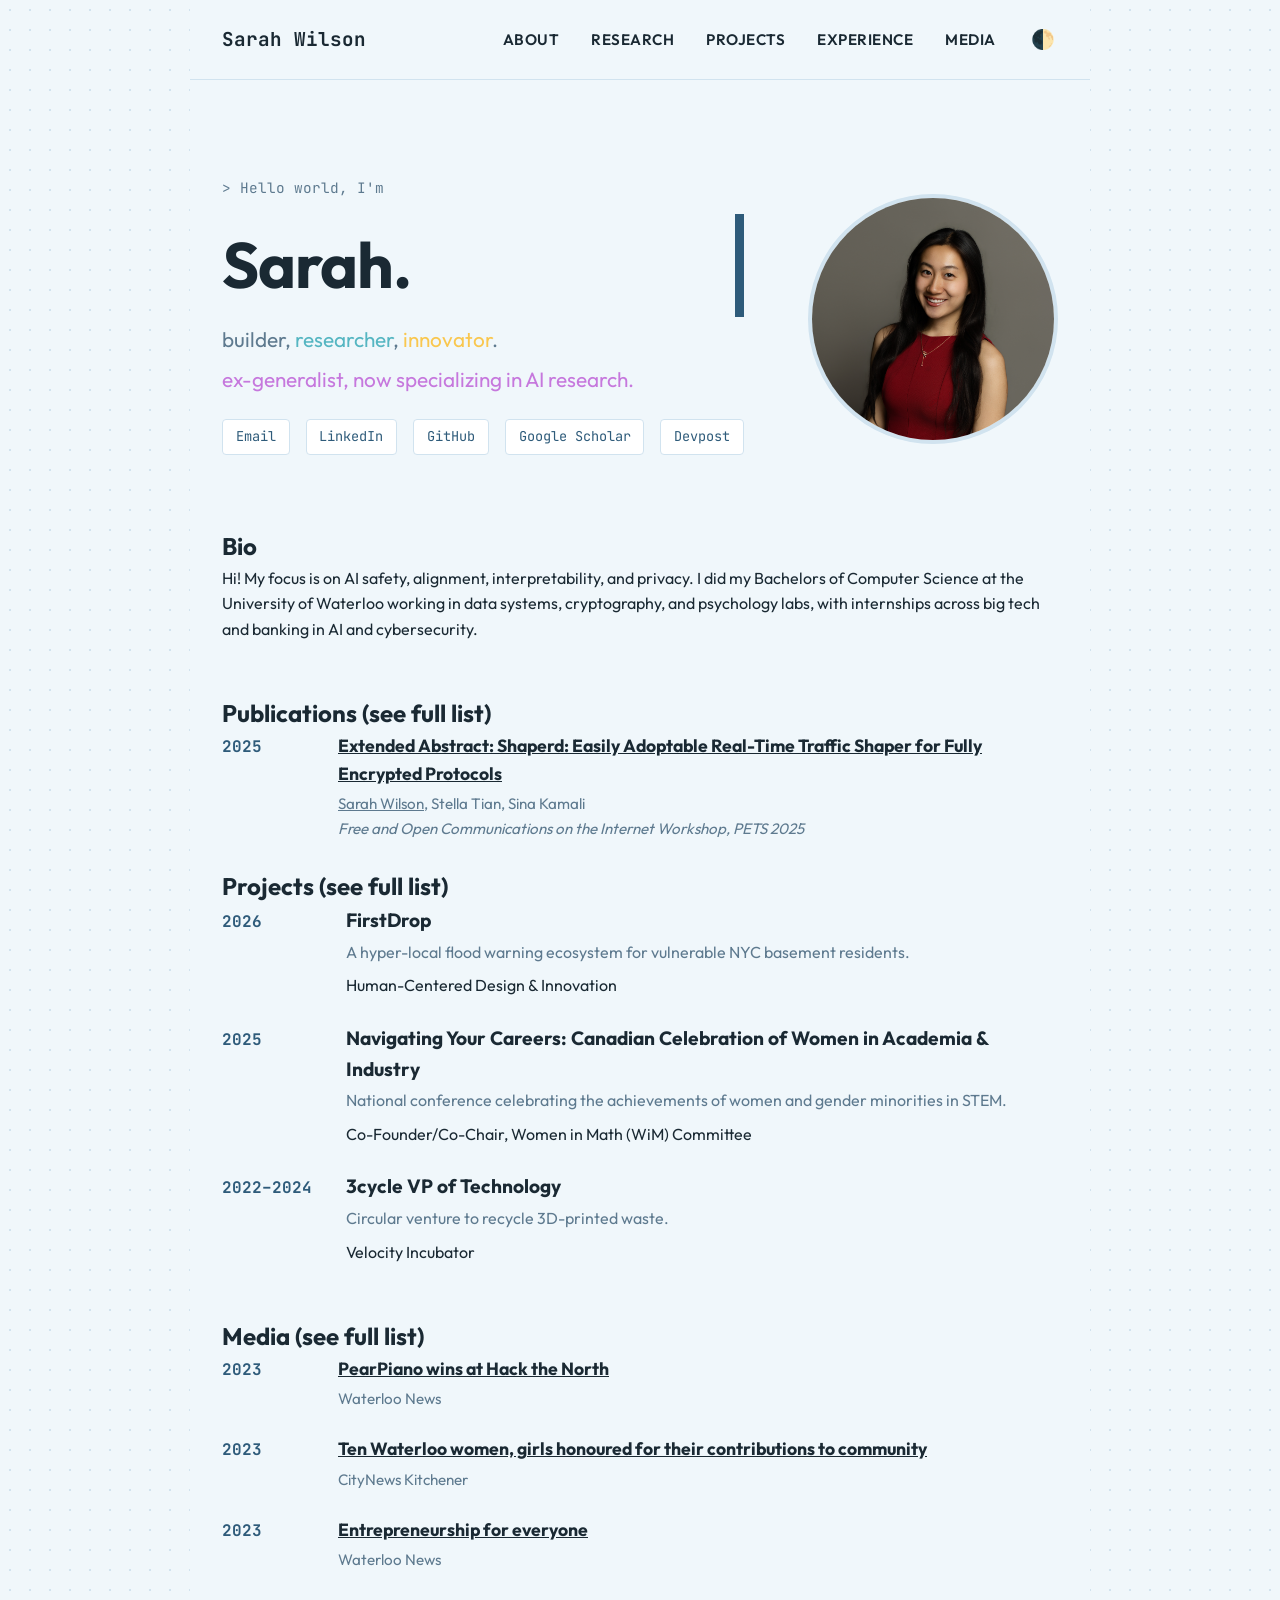
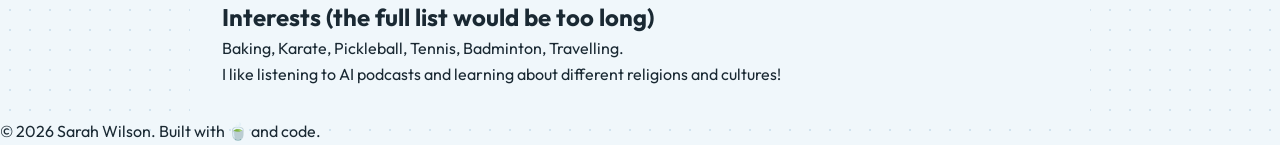
==== index.html @ 5ecb0b58 "Update Co-authored-by: Copilot <copilot@github.com>" ====
<!DOCTYPE html>
<html lang="en">
<head>
    <meta charset="UTF-8">
    <meta name="viewport" content="width=device-width, initial-scale=1.0">
    <title>Sarah Wilson | Research & Projects</title>
    <link rel="stylesheet" href="styles.css">
    <link href="https://fonts.googleapis.com/css2?family=Outfit:wght@300;400;600;700&family=JetBrains+Mono:wght@400;700&display=swap" rel="stylesheet">
</head>
<body>
    <nav class="navbar">
        <div class="nav-brand"><a href="index.html">Sarah Wilson</a></div>
        <ul class="nav-links">
            <li><a href="index.html">About</a></li>
            <li><a href="research.html">Research</a></li>
            <li><a href="projects.html">Projects</a></li>
            <li><a href="experience.html">Experience</a></li>
            <li><a href="media.html">Media</a></li>
            <li><button class="theme-toggle" id="themeToggle" aria-label="Toggle Dark Mode">🌓</button></li>
        </ul>
    </nav>

    <main class="container">
        <section class="hero section-spaced">
            <div class="hero-content">
                <div style="display: inline-block;">
                    <p class="mono-greeting typing-1" style="display: inline-block;">&gt; Hello world, I'm</p>
                </div>
                <div class="typing-container" style="display: block;">
                    <h1 class="title typing-effect-title">Sarah.</h1>
                </div>
                <p class="subtitle animated-subtitle">
                    <span class="role builder">builder</span>, 
                    <span class="role researcher">researcher</span>, 
                    <span class="role innovator">innovator</span>.
                    <br><span class="role ai-specialist">ex-generalist, now specializing in AI research.</span>
                </p>
                <div class="social-links">
                    <a href="mailto:sarahw51354@gmail.com" target="_blank" title="Email" class="social-icon">Email</a>
                    <a href="https://www.linkedin.com/in/sarah-25a25b219/" target="_blank" class="social-icon">LinkedIn</a>
                    <a href="https://github.com/sarah-wilsxn" target="_blank" class="social-icon">GitHub</a>
                    <a href="https://scholar.google.com/citations?user=PinqjxQAAAAJ&hl=en" target="_blank" class="social-icon">Google Scholar</a>
                    <a href="https://devpost.com/sarahw51354" target="_blank" class="social-icon">Devpost</a>
                </div>
            </div>
            <img src="SarahWilsonHeadshot.jpg" alt="Sarah Wilson" class="profile-pic">
        </section>
        <div class="divider"></div>

        <section class="bio-section section-spaced" id="about">
            <h2 class="section-title">Bio</h2>
            <div class="bio-content">
                <p>Hi! My focus is on AI safety, alignment, interpretability, and privacy. I did my Bachelors of Computer Science at the University of Waterloo working in data systems, cryptography, and psychology labs, with internships across big tech and banking in AI and cybersecurity.</p>
            </div>
        </section>
        <div class="divider"></div>

        <br>
        <section class="latest-news section-spaced" id="news" style="display: none;">
            <h2 class="section-title">Latest News <span class="see-all-link"><a href="media.html">(see full list)</a></span></h2>
            <ul class="publications-list" style="list-style: none; display: flex; flex-direction: column; gap: 1.5rem;">
            </ul>
        </section>

        <div class="divider"></div>

        <br>
        <section class="publications-section section-spaced" id="research">
            <h2 class="section-title">Publications <span class="see-all-link"><a href="research.html">(see full list)</a></span></h2>
            <ul class="publications-list" id="dynamic-research" id="dynamic-research" style="list-style: none; display: flex; flex-direction: column; gap: 1.5rem;">
            </ul>
        </section>

        <div class="divider"></div>
        <br>
        <section class="featured-projects section-spaced" id="projects">
            <h2 class="section-title">Projects <span class="see-all-link"><a href="projects.html">(see full list)</a></span></h2>
            <ul class="publications-list" id="dynamic-projects" id="dynamic-projects" style="list-style: none; display: flex; flex-direction: column; gap: 1.5rem;">
            </ul>
        </section>

        <div class="divider"></div>
        <br>
        
        <br>
        <section class="media-section section-spaced" id="media">
            <h2 class="section-title">Media <span class="see-all-link"><a href="media.html">(see full list)</a></span></h2>
            <ul class="publications-list" id="dynamic-media" id="dynamic-media" style="list-style: none; display: flex; flex-direction: column; gap: 1.5rem;">
            </ul>
        </section>

        <div class="divider"></div>
        <br>
        <section class="interests-section section-spaced" id="interests">
            <h2 class="section-title">Interests (the full list would be too long)</h2>
            <div class="interests-container">
                <p class="hobbies-list">Baking, Karate, Pickleball, Tennis, Badminton, Travelling.</p>
                <p class="hobbies-list">I like listening to AI podcasts and learning about different religions and cultures!</p>
            </div>
        </section>
    </main>

    <footer>
        <p>&copy; 2026 Sarah Wilson. Built with 🍵 and code.</p>
    </footer>

    <script>
        const themeToggle = document.getElementById('themeToggle');
        
        // Check for saved theme preference
        const savedTheme = localStorage.getItem('theme');
        if (savedTheme === 'dark') {
            document.body.classList.add('dark-mode');
        }
        
        themeToggle.addEventListener('click', () => {
            document.body.classList.toggle('dark-mode');
            const isDark = document.body.classList.contains('dark-mode');
            localStorage.setItem('theme', isDark ? 'dark' : 'light');
        });
    </script>

    <script>
        async function fetchAndPopulate(url, containerId, maxItems = 3, selector = ".publication-item") {
            try {
                const response = await fetch(url);
                const html = await response.text();
                const parser = new DOMParser();
                const doc = parser.parseFromString(html, "text/html");
                
                // Try the specific selector first, then fall back to generic
                let items = Array.from(doc.querySelectorAll(selector));
                if (items.length === 0) {
                    items = Array.from(doc.querySelectorAll(".publication-item"));
                }
                
                items = items.filter(item => !item.innerText.includes("Template"));
                
                const container = document.getElementById(containerId);
                if (container && items.length > 0) {
                    for (let i = 0; i < Math.min(items.length, maxItems); i++) {
                        container.appendChild(items[i].cloneNode(true));
                    }
                } else if (container) {
                    container.innerHTML = "<p style=\"color: var(--text-muted); font-size: 0.9rem;\">Coming soon.</p>";
                }
            } catch (err) {
                console.error("Error fetching " + url, err);
            }
        }
        document.addEventListener("DOMContentLoaded", () => {
            fetchAndPopulate("research.html", "dynamic-research", 3, "#publications-only .publication-item");
            fetchAndPopulate("projects.html", "dynamic-projects", 3);
            fetchAndPopulate("media.html", "dynamic-media", 3);
        });
    </script>
</body>
</html>
---- styles.css ----
:root {
    --bg-color: #f0f7fb;       /* Light blue background */
    --surface-color: #ffffff;  /* White block background */
    --text-main: #1a2933;      /* Darker slate/blue text */
    --text-muted: #5e7a8f;
    --accent: #2e5b7a;         /* Vibrant blue accent */
    --border-color: #d1e3ef;   /* Light blue border */
    --font-heading: 'Outfit', system-ui, sans-serif;
    --font-sans: 'Outfit', system-ui, sans-serif;
    --font-mono: 'JetBrains Mono', monospace;
    
    /* Animation Colors */
    --color-builder: #e07a5f;
    --color-researcher: #56b6c2;
    --color-innovator: #f9c74f; /* Bright yellow/gold */
    --color-ai: #c678dd;
}

body.dark-mode {
    --bg-color: #0f172a;
    --surface-color: #1e293b;
    --text-main: #f8fafc;
    --text-muted: #94a3b8;
    --accent: #38bdf8;
    --border-color: #334155;
}

* {
    margin: 0;
    padding: 0;
    box-sizing: border-box;
}

body {
    background-color: var(--bg-color);
    color: var(--text-main);
    font-family: var(--font-sans);
    line-height: 1.6;
    background-image: radial-gradient(var(--border-color) 1px, transparent 1px);
    background-size: 20px 20px;
}

a {
    color: var(--text-main);
    text-decoration: none;
    transition: color 0.2s ease;
}

a:hover {
    color: var(--text-muted);
}

.container {
    width: 100%;
    max-width: 900px;
    margin: 0 auto;
    padding: 2rem;
    background-color: var(--bg-color);
}

/* Navigation */
.navbar {
    width: 100%;
    display: flex;
    justify-content: space-between;
    align-items: center;
    padding: 1.5rem 2rem;
    max-width: 900px;
    margin: 0 auto;
    background-color: var(--bg-color);
    border-bottom: 1px solid var(--border-color);
}

.nav-brand {
    font-family: var(--font-mono);
    font-weight: 700;
    font-size: 1.2rem;
}

.nav-links {
    display: flex;
    gap: 2rem;
    list-style: none;
    align-items: center;
}

.theme-toggle {
    background: none;
    border: none;
    font-size: 1.2rem;
    cursor: pointer;
    color: var(--text-main);
    padding: 0.2rem;
}

.nav-links a {
    font-size: 0.95rem;
    font-weight: 600;
    text-transform: uppercase;
    letter-spacing: 0.5px;
}

/* Hero Section */
.hero {
    display: flex;
    align-items: center;
    justify-content: space-between;
    gap: 4rem;
    min-height: 40vh;
    padding: 4rem 0;
}

.mono-greeting {
    font-family: var(--font-mono);
    color: var(--text-muted);
    font-size: 0.9rem;
    margin-bottom: 0.5rem;
}

h1, h2, h3 {
    font-family: var(--font-heading);
}

.title {
    font-size: 4rem;
    font-weight: 700;
    letter-spacing: -1px;
    margin-bottom: 1rem;
    color: var(--text-main);
}

.subtitle {
    font-size: 1.3rem;
    color: var(--text-muted);
    max-width: 550px;
    line-height: 1.5;
}
    font-weight: 600;
    transition: color 0.3s ease;
}

.animated-subtitle .builder { color: var(--color-builder); }
.animated-subtitle .researcher { color: var(--color-researcher); }
.animated-subtitle .innovator { color: var(--color-innovator); }
.animated-subtitle .ai-specialist { 
    display: inline-block;
    margin-top: 0.5rem;
    color: var(--color-ai); 
}

/* Typing Effect */
.typing-container {
    display: inline-block;
    white-space: nowrap;
    overflow: hidden;
}

@keyframes typing {
    from { width: 0 }
    to { width: 100% }
}

@keyframes blink-caret {
    from, to { border-color: transparent }
    50% { border-color: var(--accent); }
}

.typing-1 {
    overflow: hidden;
    white-space: nowrap;
    border-right: 0.15em solid transparent;
    animation: 
        typing 1.5s steps(20, end) forwards,
        blink-caret .75s step-end 2; /* Blink a few times then stop */
    width: 100%;
}

.typing-effect-title {
    overflow: hidden;
    white-space: nowrap;
    border-right: 0.15em solid var(--accent);
    margin: 0;
    padding-right: 0.1em;
    width: 0;
    width: max-content;
    display: inline-block;
    animation: 
        typing 1.5s steps(20, end) 1.5s forwards,
        blink-caret .75s step-end infinite;
}

/* Social Links */
.social-links {
    display: flex;
    flex-wrap: nowrap;
    gap: 1rem;
    margin-top: 1.5rem;
    overflow-x: auto;
    padding-bottom: 0.5rem;
}

.social-icon {
    font-family: var(--font-mono);
    font-size: 0.85rem;
    color: var(--accent);
    border: 1px solid var(--border-color);
    padding: 0.4rem 0.8rem;
    border-radius: 4px;
    background: #fff;
    transition: all 0.2s ease;
    white-space: nowrap;
}

.social-icon:hover {
    background: var(--accent);
    color: #fff;
    border-color: var(--accent);
}

/* Profile Picture */
.profile-pic {
    width: 250px;
    height: 250px;
    border-radius: 50%;
    object-fit: cover;
    border: 4px solid var(--border-color);
    box-shadow: 0 10px 20px rgba(0,0,0,0.05

.mono-text {
    font-family: var(--font-mono);
    font-size: 0.8rem;
    color: var(--text-muted);
}

.divider {
    height: 1px;
    background-color: var(--border-color);
    margin: 2rem 0;
}

.section-title {
    font-family: var(--font-mono);
    font-size: 1.1rem;
    text-transform: uppercase;
    letter-spacing: 1px;
    margin-bottom: 3.5rem;
    color: var(--text-main);
}

.section-spaced {
    padding: 7rem 0;
}

/* Latest News */
.news-item {
    display: flex;
    gap: 2rem;
    padding: 1.5rem;
    background: var(--surface-color);
    border: 1px solid var(--border-color);
    border-radius: 8px;
    box-shadow: 0 4px 6px rgba(0,0,0,0.02);
    align-items: center;
}

.news-date {
    font-family: var(--font-mono);
    font-size: 0.9rem;
    color: var(--accent);
    min-width: 100px;
    font-weight: bold;
}

.news-content p {
    margin: 0;
    color: var(--text-main);
    font-size: 1.05rem;
}

.highlight-link {
    color: var(--color-ai);
    font-weight: 600;
    text-decoration: underline;
}

.highlight-link:hover {
    color: var(--color-builder);
}

/* Projects */
.project-card {
    display: block;
    border: 1px solid var(--border-color);
    padding: 2.5rem;
    background-color: var(--surface-color);
    border-radius: 4px;
    transition: transform 0.2s, box-shadow 0.2s;
}

.project-card:hover {
    transform: translateY(-2px);
    box-shadow: 4px 4px 0px var(--border-color);
}

.project-card-header {
    display: flex;
    justify-content: space-between;
    align-items: center;
    margin-bottom: 1rem;
}

.project-card-header h3 {
    font-size: 1.3rem;
}

.badge {
    font-family: var(--font-mono);
    font-size: 0.75rem;
    background: #eee;
    padding: 0.2rem 0.6rem;
    border-radius: 20px;
}

/* Case Study / Project Page */
.case-study h1 {
    font-size: 3rem;
    margin-bottom: 0.5rem;
}

.project-meta {
    display: flex;
    gap: 2rem;
    margin: 2rem 0;
    padding: 1.5rem;
    background: #fff;
    border: 1px solid var(--border-color);
    font-family: var(--font-mono);
    font-size: 0.9rem;
}

.meta-column strong {
    display: block;
    color: var(--text-muted);
    font-size: 0.75rem;
    text-transform: uppercase;
    margin-bottom: 0.2rem;
}

.content-block {
    margin-bottom: 3rem;
}

.content-block h2 {
    font-family: var(--font-mono);
    font-size: 1.2rem;
    margin-bottom: 1rem;
    border-bottom: 1px solid var(--border-color);
    padding-bottom: 0.5rem;
}

.content-block p {
    margin-bottom: 1.5rem;
    color: #444;
}

footer {
    width: 100%;
    max-width: 900px;
    margin: 0 auto;
    text-align: right;
    padding: 2rem 3rem;
    font-family: 'Outfit', sans-serif;
    font-weight: 300;
    font-size: 0.8rem;
    color: var(--text-muted);
}


.see-all-link {
    font-size: 0.8rem;
    font-family: var(--font-mono);
    text-transform: none;
    letter-spacing: 0;
    margin-left: 0.8rem;
    color: var(--text-muted);
}
.see-all-link a {
    text-decoration: none;
    transition: color 0.2s;
}
.see-all-link a:hover {
    color: var(--accent);
}
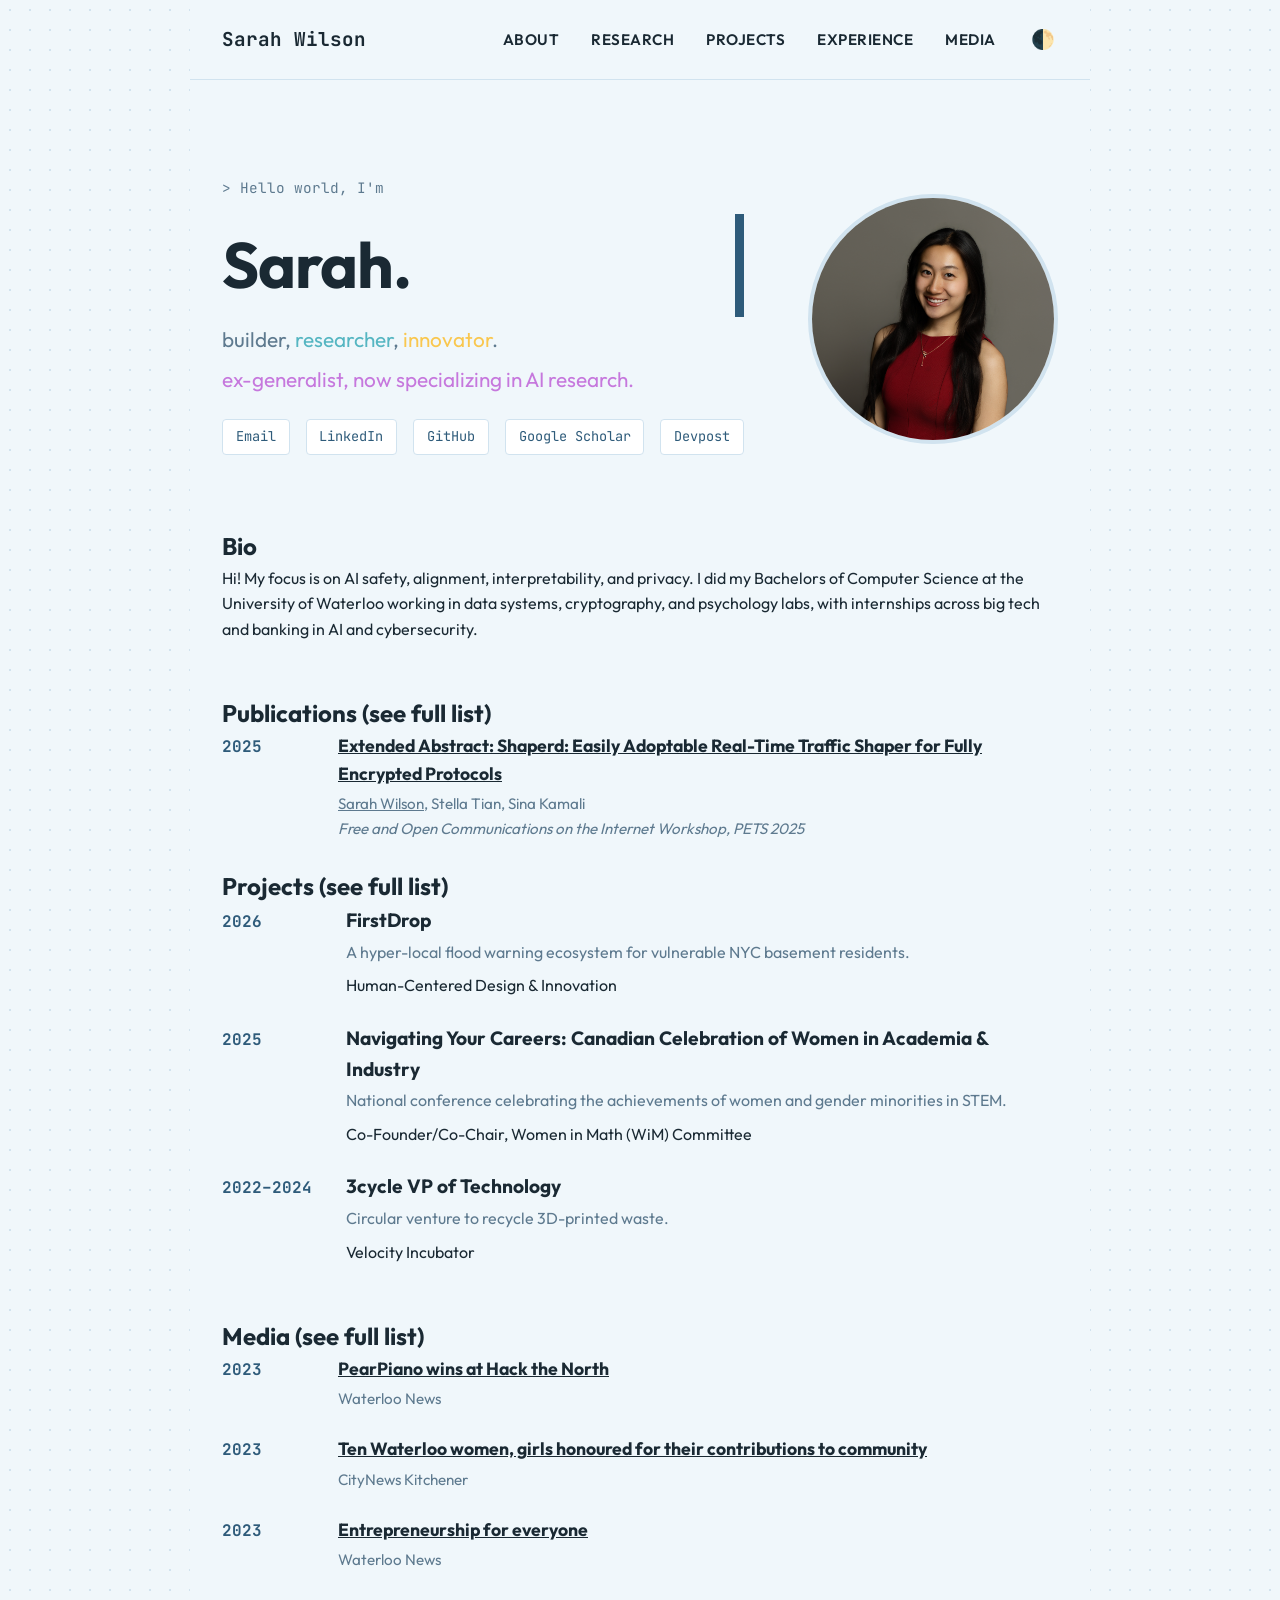
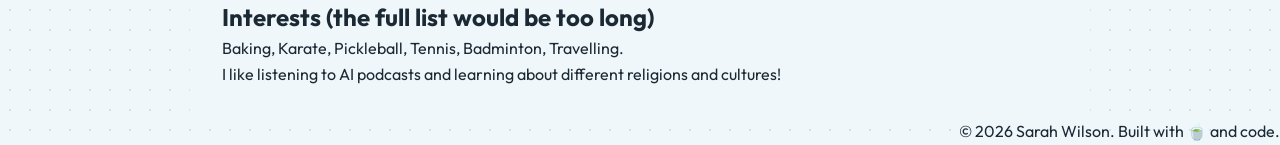
==== commit 2096a54d: "Update" ====
--- a/index.html
+++ b/index.html
@@ -101,7 +101,9 @@
     </main>
 
     <footer>
-        <p>&copy; 2026 Sarah Wilson. Built with 🍵 and code.</p>
+        <div align="right">
+            <p>&copy; 2026 Sarah Wilson. Built with 🍵 and code.</p>
+        </div>
     </footer>
 
     <script>
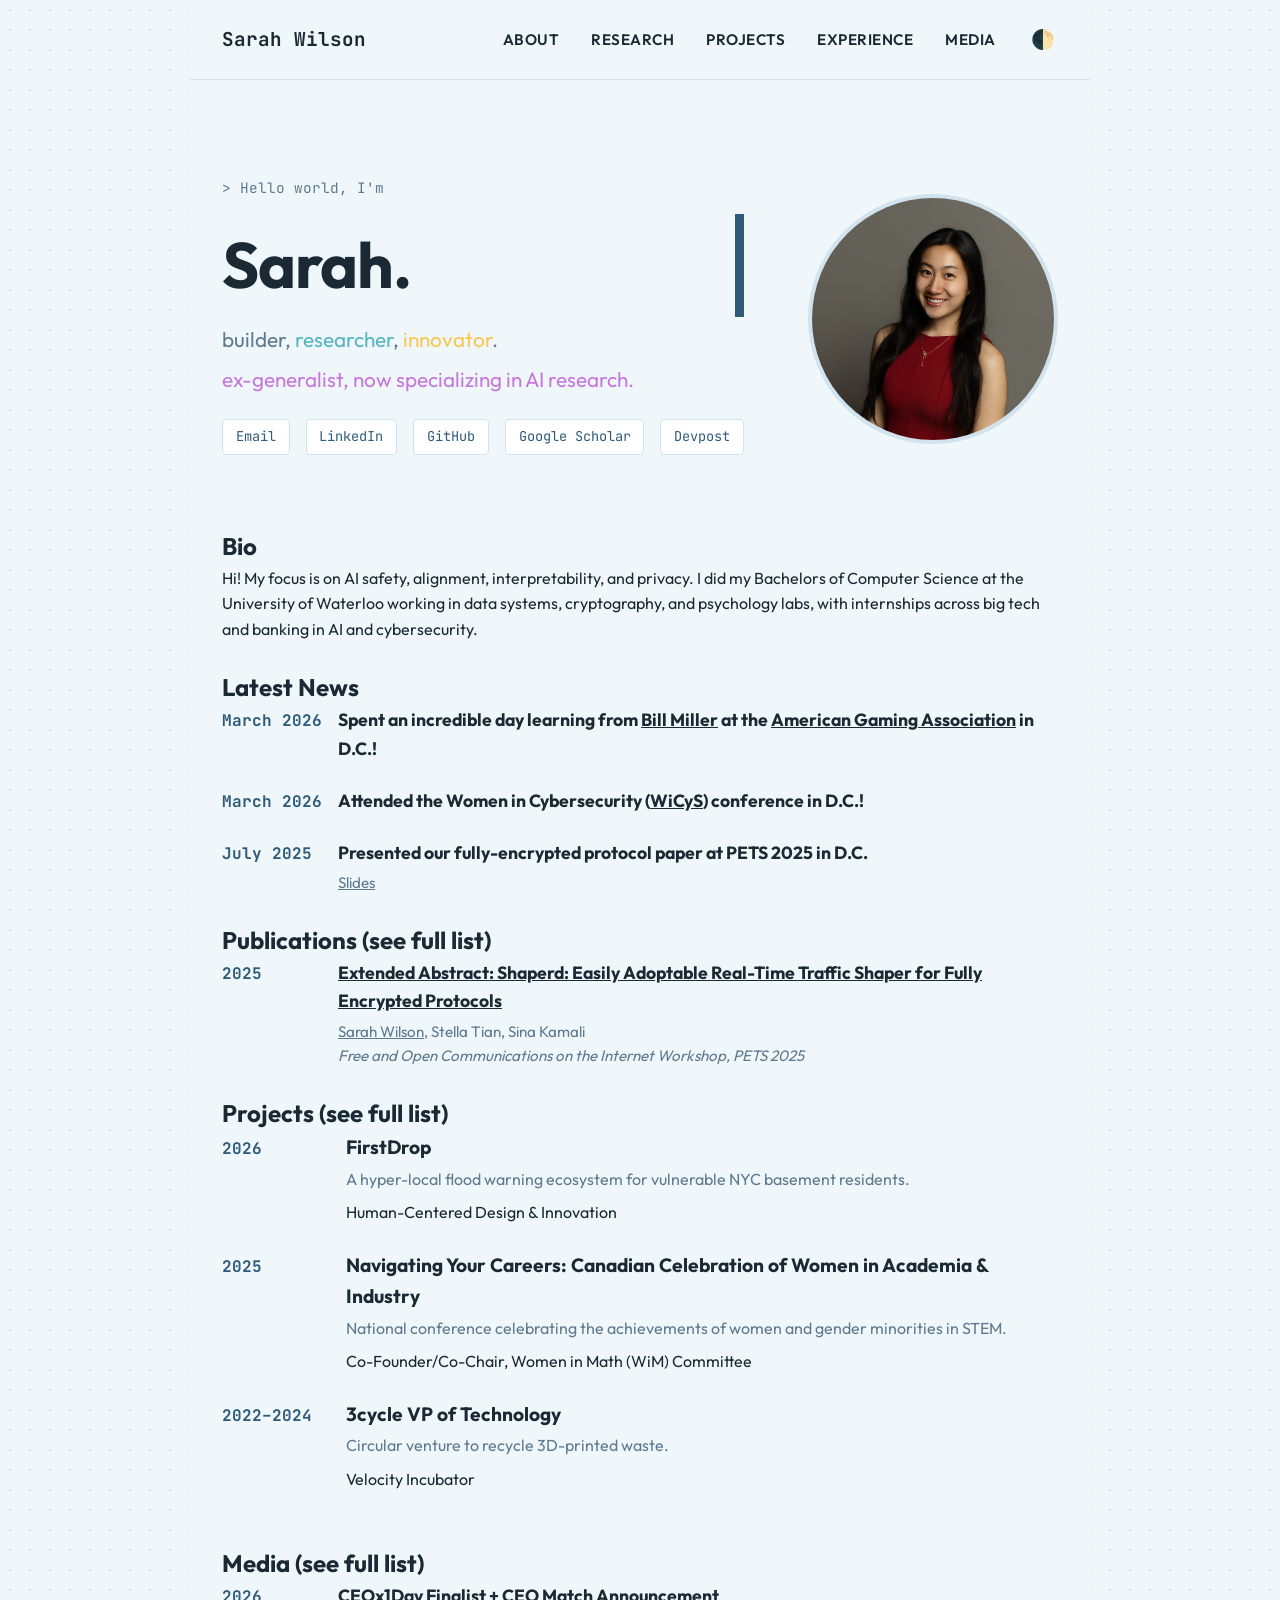
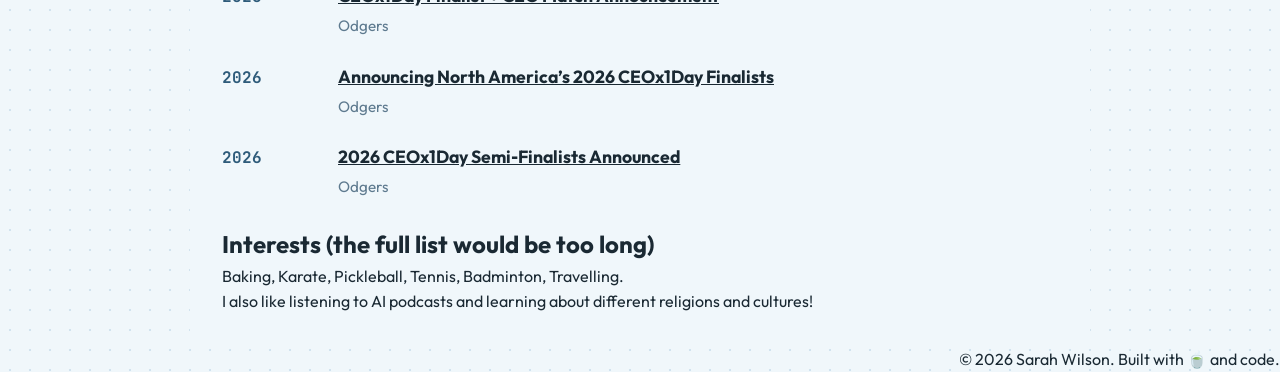
==== commit 8aac5e1a: "Update Co-authored-by: Copilot <copilot@github.com>" ====
--- a/index.html
+++ b/index.html
@@ -56,9 +56,31 @@
         <div class="divider"></div>
 
         <br>
-        <section class="latest-news section-spaced" id="news" style="display: none;">
-            <h2 class="section-title">Latest News <span class="see-all-link"><a href="media.html">(see full list)</a></span></h2>
+        <section class="latest-news section-spaced" id="news">
+            <h2 class="section-title">Latest News <span class="see-all-link"><a href="media.html"></a></span></h2>
             <ul class="publications-list" style="list-style: none; display: flex; flex-direction: column; gap: 1.5rem;">
+                
+                <li class="publication-item" style="display: flex; gap: 1rem; align-items: baseline;">
+                    <span style="font-family: var(--font-mono); color: var(--accent); font-weight: bold; min-width: 100px;">March 2026</span>
+                    <div>
+                        <strong style="color: var(--text-main); font-size: 1.1rem; display: block;">Spent an incredible day learning from <a href="https://www.americangaming.org/staff/bill-miller/" target="_blank" rel="noreferrer" style="color: inherit; text-decoration: underline;">Bill Miller</a> at the <a href="https://www.americangaming.org/" target="_blank" rel="noreferrer" style="color: inherit; text-decoration: underline;">American Gaming Association</a> in D.C.!</strong>
+                    </div>
+                </li>
+
+                <li class="publication-item" style="display: flex; gap: 1rem; align-items: baseline;">
+                    <span style="font-family: var(--font-mono); color: var(--accent); font-weight: bold; min-width: 100px;">March 2026</span>
+                    <div>
+                        <strong style="color: var(--text-main); font-size: 1.1rem; display: block;">Attended the Women in Cybersecurity (<a href="https://www.wicys.org/events/wicys-2026/" target="_blank" rel="noreferrer" style="color: inherit; text-decoration: underline;">WiCyS</a>) conference in D.C.!</strong>
+                    </div>
+                </li>
+
+                <li class="publication-item" style="display: flex; gap: 1rem; align-items: baseline;">
+                    <span style="font-family: var(--font-mono); color: var(--accent); font-weight: bold; min-width: 100px;">July 2025</span>
+                    <div>
+                        <strong style="color: var(--text-main); font-size: 1.1rem; display: block;">Presented our fully-encrypted protocol paper at PETS 2025 in D.C.</strong>
+                        <span style="color: var(--text-muted); font-size: 0.95rem; display: block; margin-top: 0.25rem;"><a href="https://docs.google.com/presentation/d/1czgn497IBLTi4ldufBlz9uNU9tv2Fu-jx-TUZOeVCFY/edit?slide=id.g2558abb5fb3_0_0#slide=id.g2558abb5fb3_0_0" target="_blank" rel="noreferrer" style="color: inherit; text-decoration: underline;">Slides</a></span>
+                    </div>
+                </li>
             </ul>
         </section>
 
@@ -95,7 +117,7 @@
             <h2 class="section-title">Interests (the full list would be too long)</h2>
             <div class="interests-container">
                 <p class="hobbies-list">Baking, Karate, Pickleball, Tennis, Badminton, Travelling.</p>
-                <p class="hobbies-list">I like listening to AI podcasts and learning about different religions and cultures!</p>
+                <p class="hobbies-list">I also like listening to AI podcasts and learning about different religions and cultures!</p>
             </div>
         </section>
     </main>
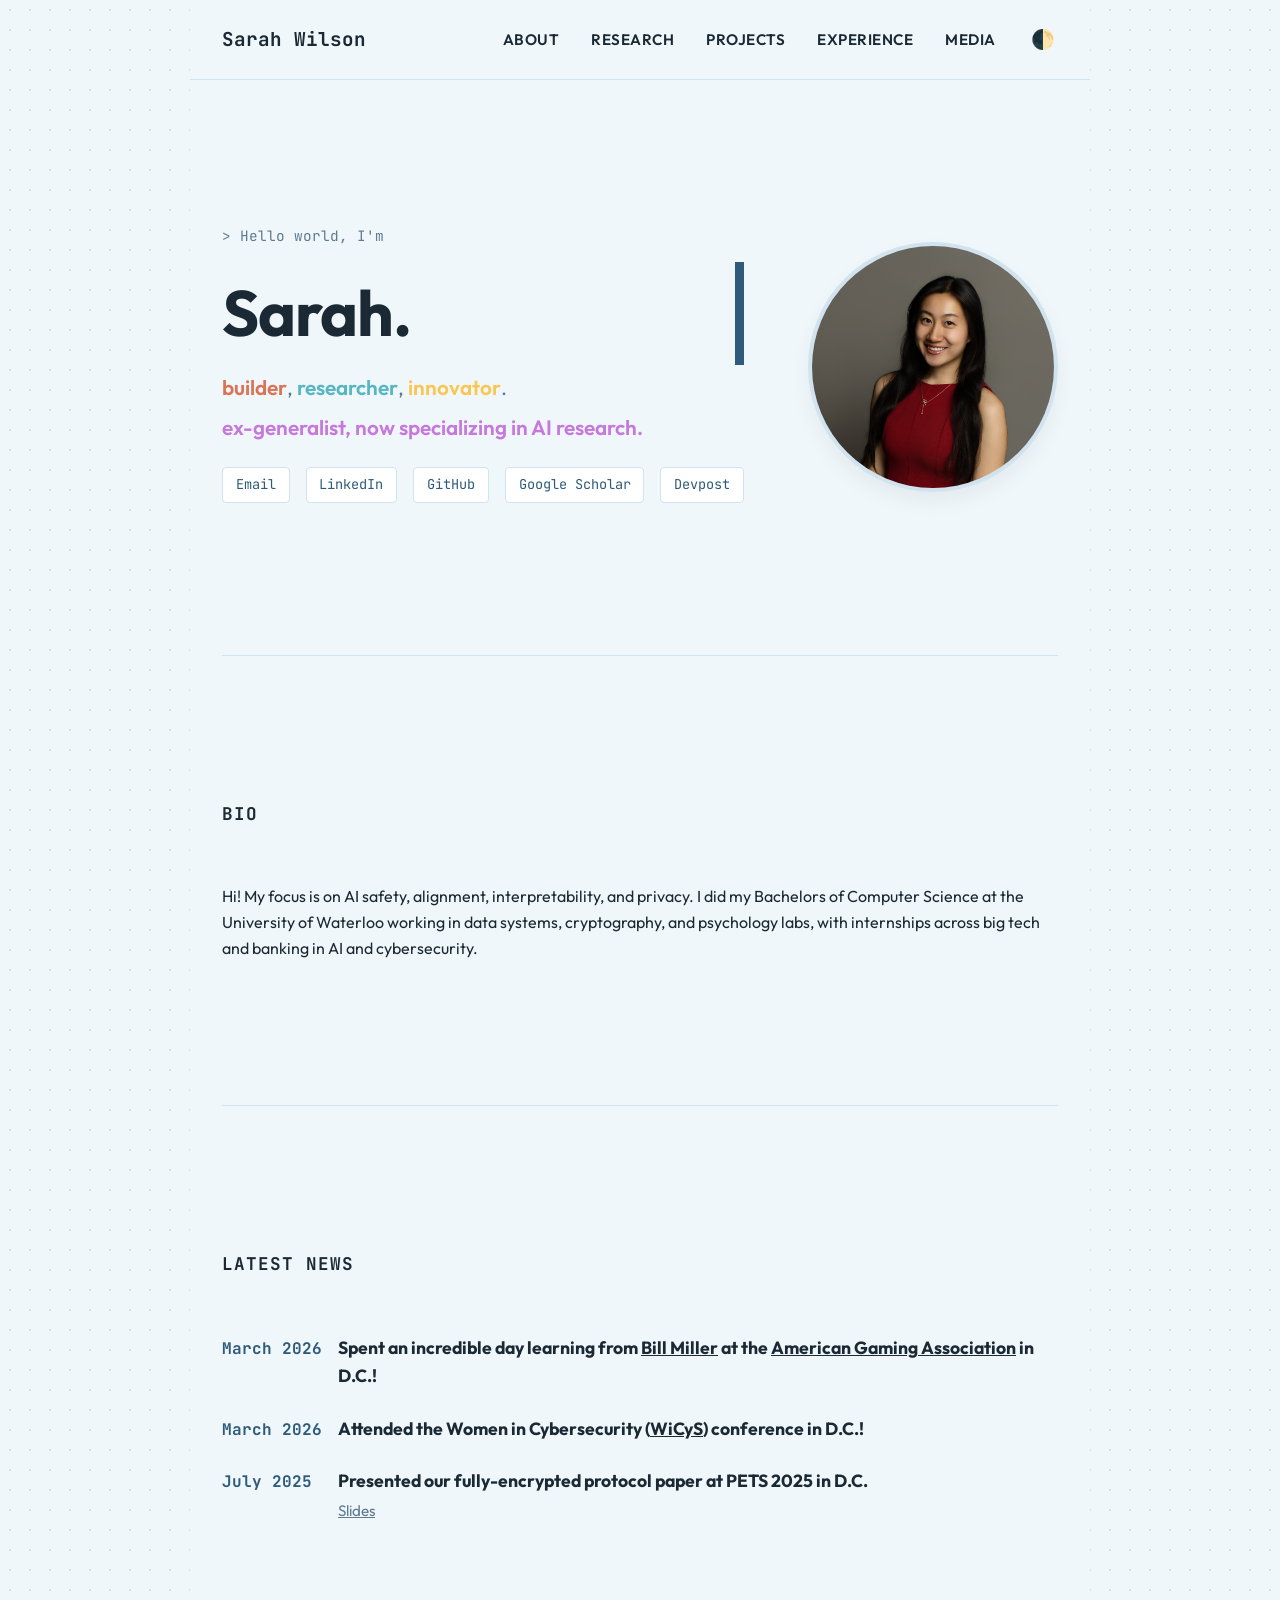
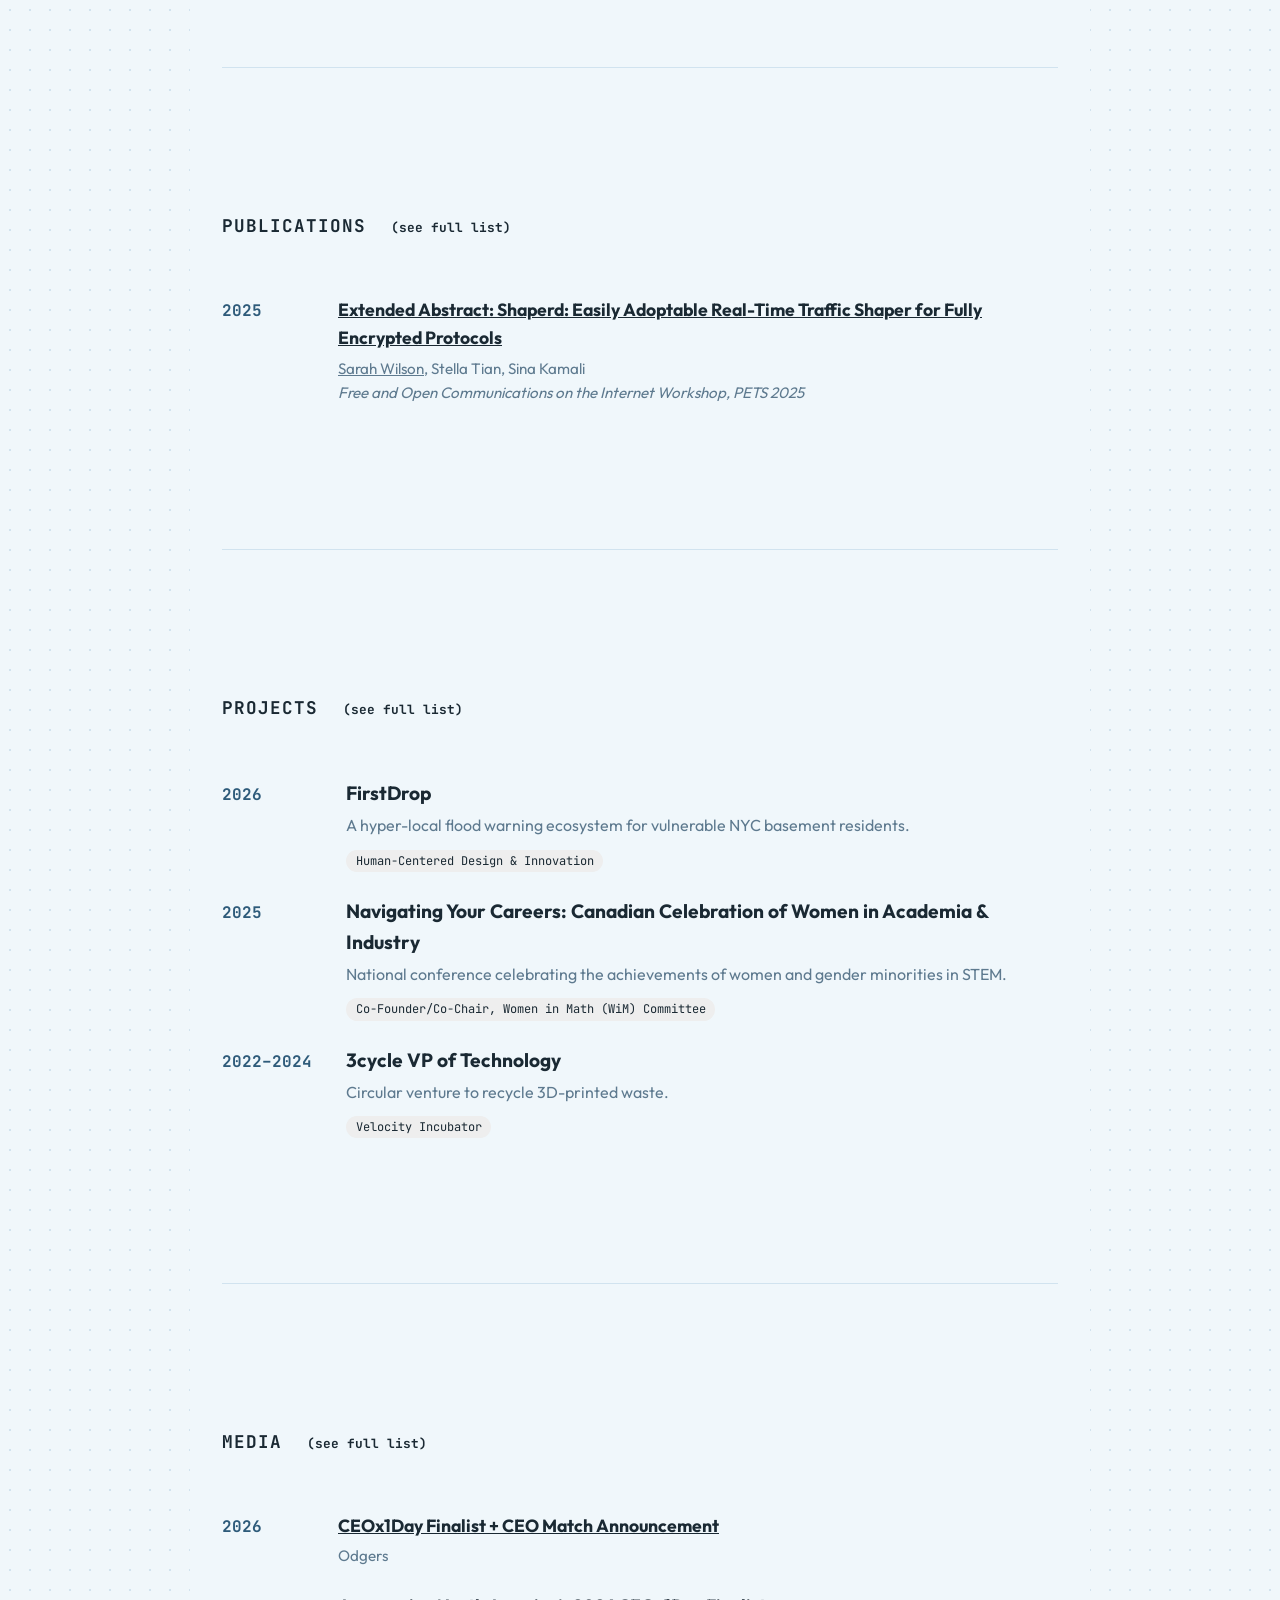
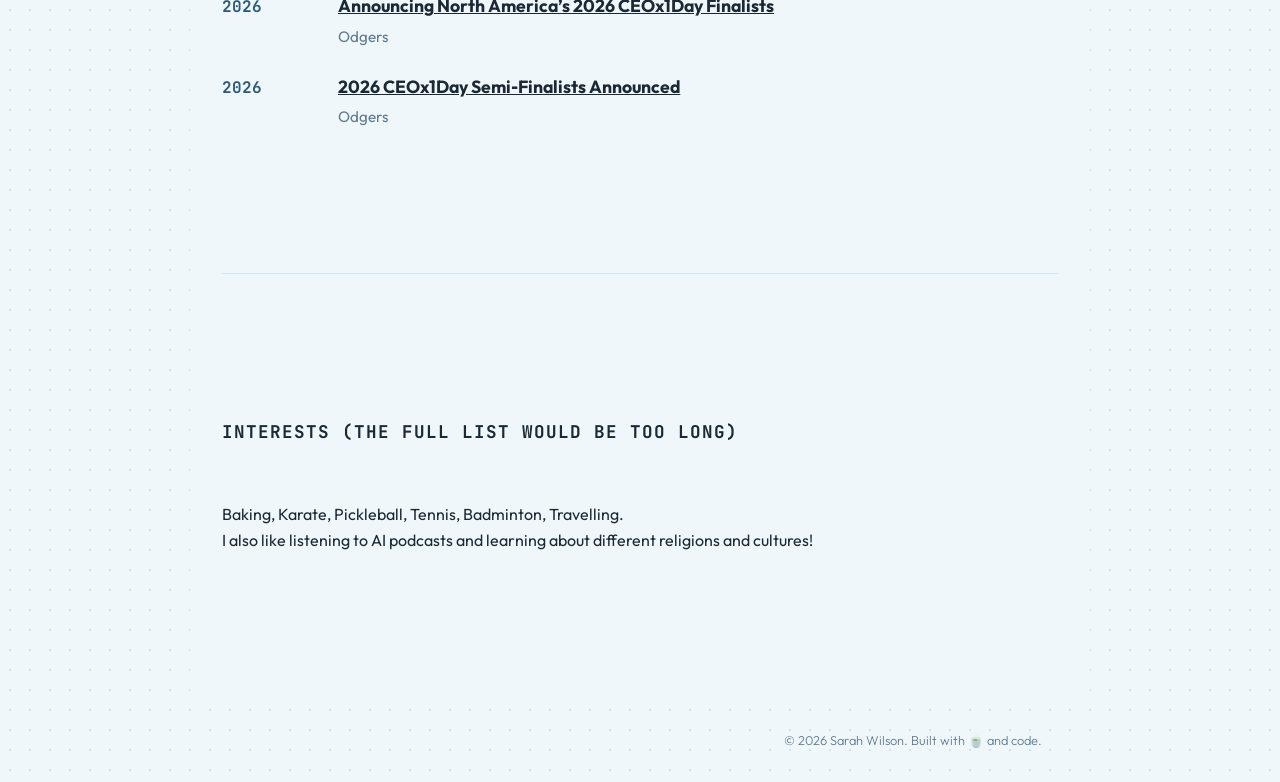
==== commit df397134: "Update Co-authored-by: Copilot <copilot@github.com>" ====
--- a/index.html
+++ b/index.html
@@ -55,7 +55,7 @@
         </section>
         <div class="divider"></div>
 
-        <br>
+        
         <section class="latest-news section-spaced" id="news">
             <h2 class="section-title">Latest News <span class="see-all-link"><a href="media.html"></a></span></h2>
             <ul class="publications-list" style="list-style: none; display: flex; flex-direction: column; gap: 1.5rem;">
@@ -86,7 +86,7 @@
 
         <div class="divider"></div>
 
-        <br>
+       
         <section class="publications-section section-spaced" id="research">
             <h2 class="section-title">Publications <span class="see-all-link"><a href="research.html">(see full list)</a></span></h2>
             <ul class="publications-list" id="dynamic-research" id="dynamic-research" style="list-style: none; display: flex; flex-direction: column; gap: 1.5rem;">
@@ -94,7 +94,6 @@
         </section>
 
         <div class="divider"></div>
-        <br>
         <section class="featured-projects section-spaced" id="projects">
             <h2 class="section-title">Projects <span class="see-all-link"><a href="projects.html">(see full list)</a></span></h2>
             <ul class="publications-list" id="dynamic-projects" id="dynamic-projects" style="list-style: none; display: flex; flex-direction: column; gap: 1.5rem;">
@@ -102,9 +101,6 @@
         </section>
 
         <div class="divider"></div>
-        <br>
-        
-        <br>
         <section class="media-section section-spaced" id="media">
             <h2 class="section-title">Media <span class="see-all-link"><a href="media.html">(see full list)</a></span></h2>
             <ul class="publications-list" id="dynamic-media" id="dynamic-media" style="list-style: none; display: flex; flex-direction: column; gap: 1.5rem;">
@@ -112,7 +108,6 @@
         </section>
 
         <div class="divider"></div>
-        <br>
         <section class="interests-section section-spaced" id="interests">
             <h2 class="section-title">Interests (the full list would be too long)</h2>
             <div class="interests-container">
--- a/styles.css
+++ b/styles.css
@@ -10,7 +10,7 @@
     --font-mono: 'JetBrains Mono', monospace;
     
     /* Animation Colors */
-    --color-builder: #e07a5f;
+    --color-builder: #db7356;
     --color-researcher: #56b6c2;
     --color-innovator: #f9c74f; /* Bright yellow/gold */
     --color-ai: #c678dd;
@@ -135,6 +135,8 @@
     max-width: 550px;
     line-height: 1.5;
 }
+
+.animated-subtitle .role {
     font-weight: 600;
     transition: color 0.3s ease;
 }
@@ -224,7 +226,8 @@
     border-radius: 50%;
     object-fit: cover;
     border: 4px solid var(--border-color);
-    box-shadow: 0 10px 20px rgba(0,0,0,0.05
+    box-shadow: 0 10px 20px rgba(0,0,0,0.05);
+}
 
 .mono-text {
     font-family: var(--font-mono);
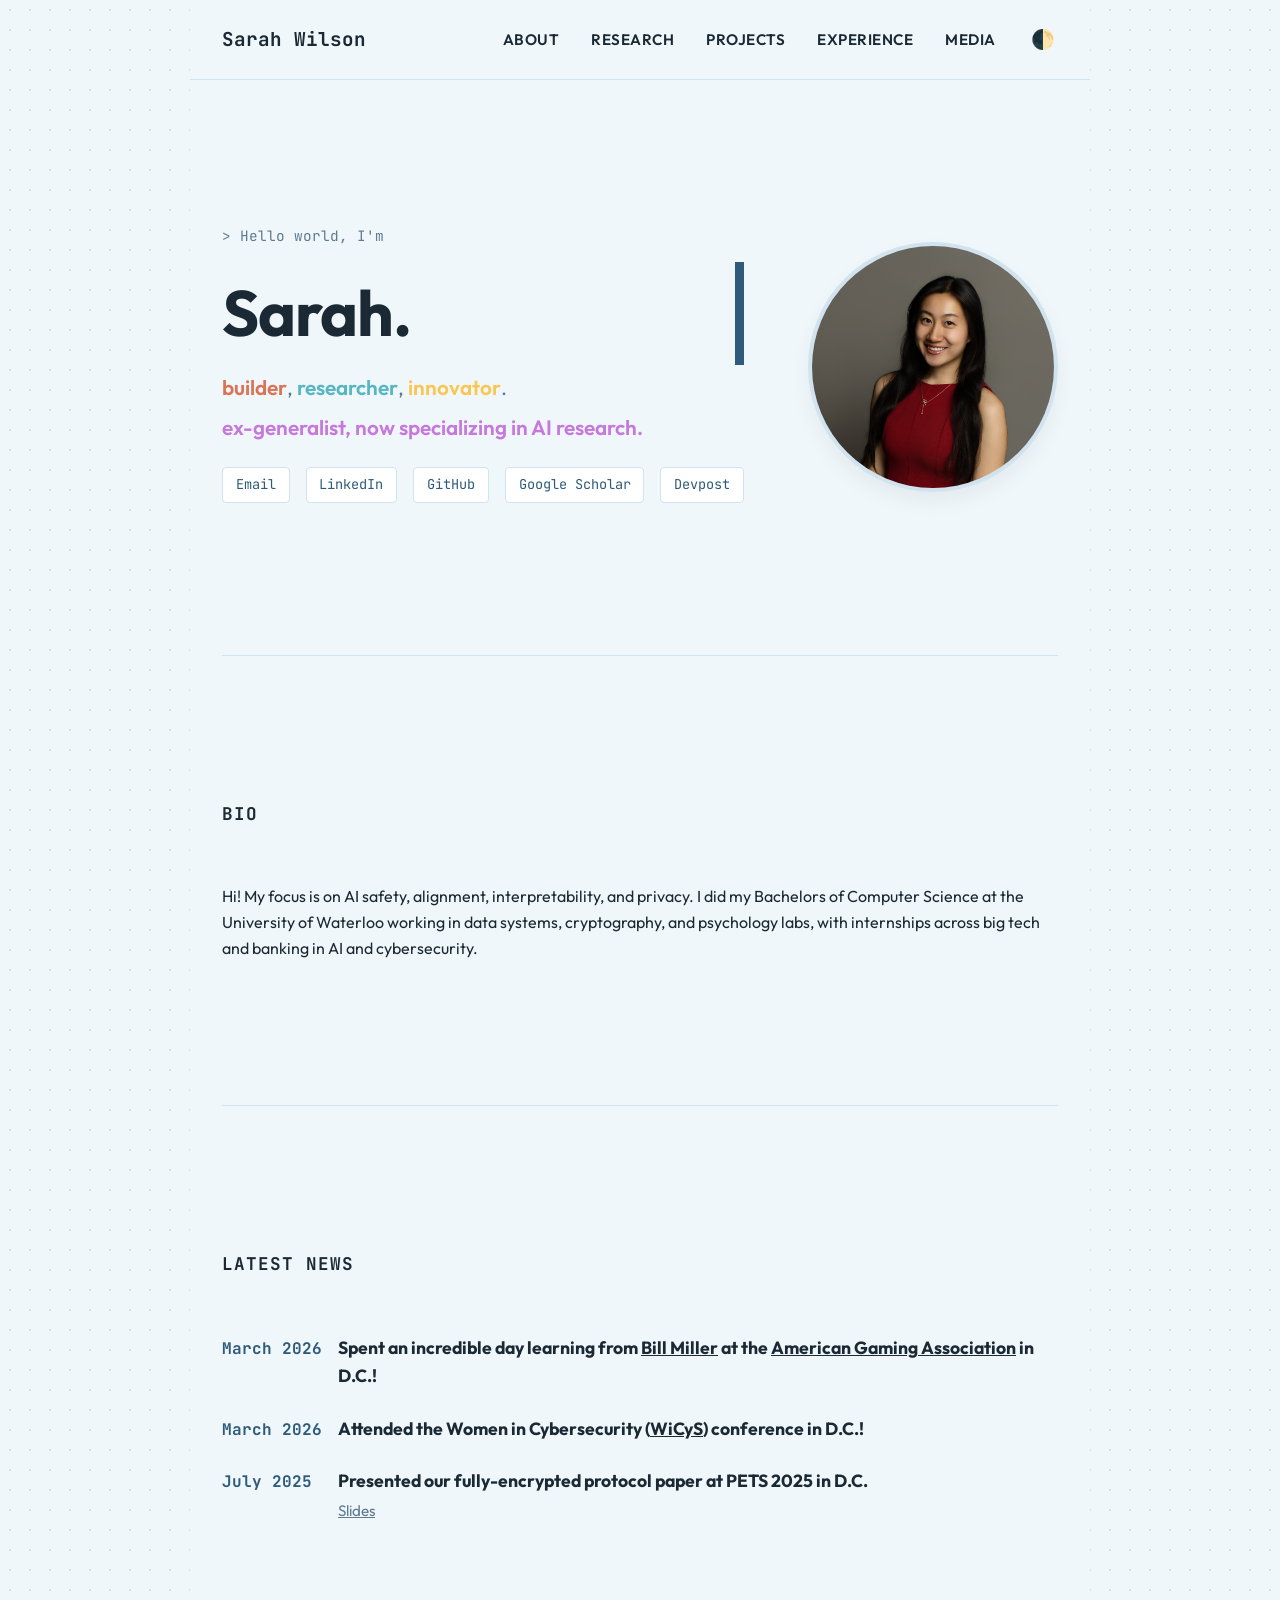
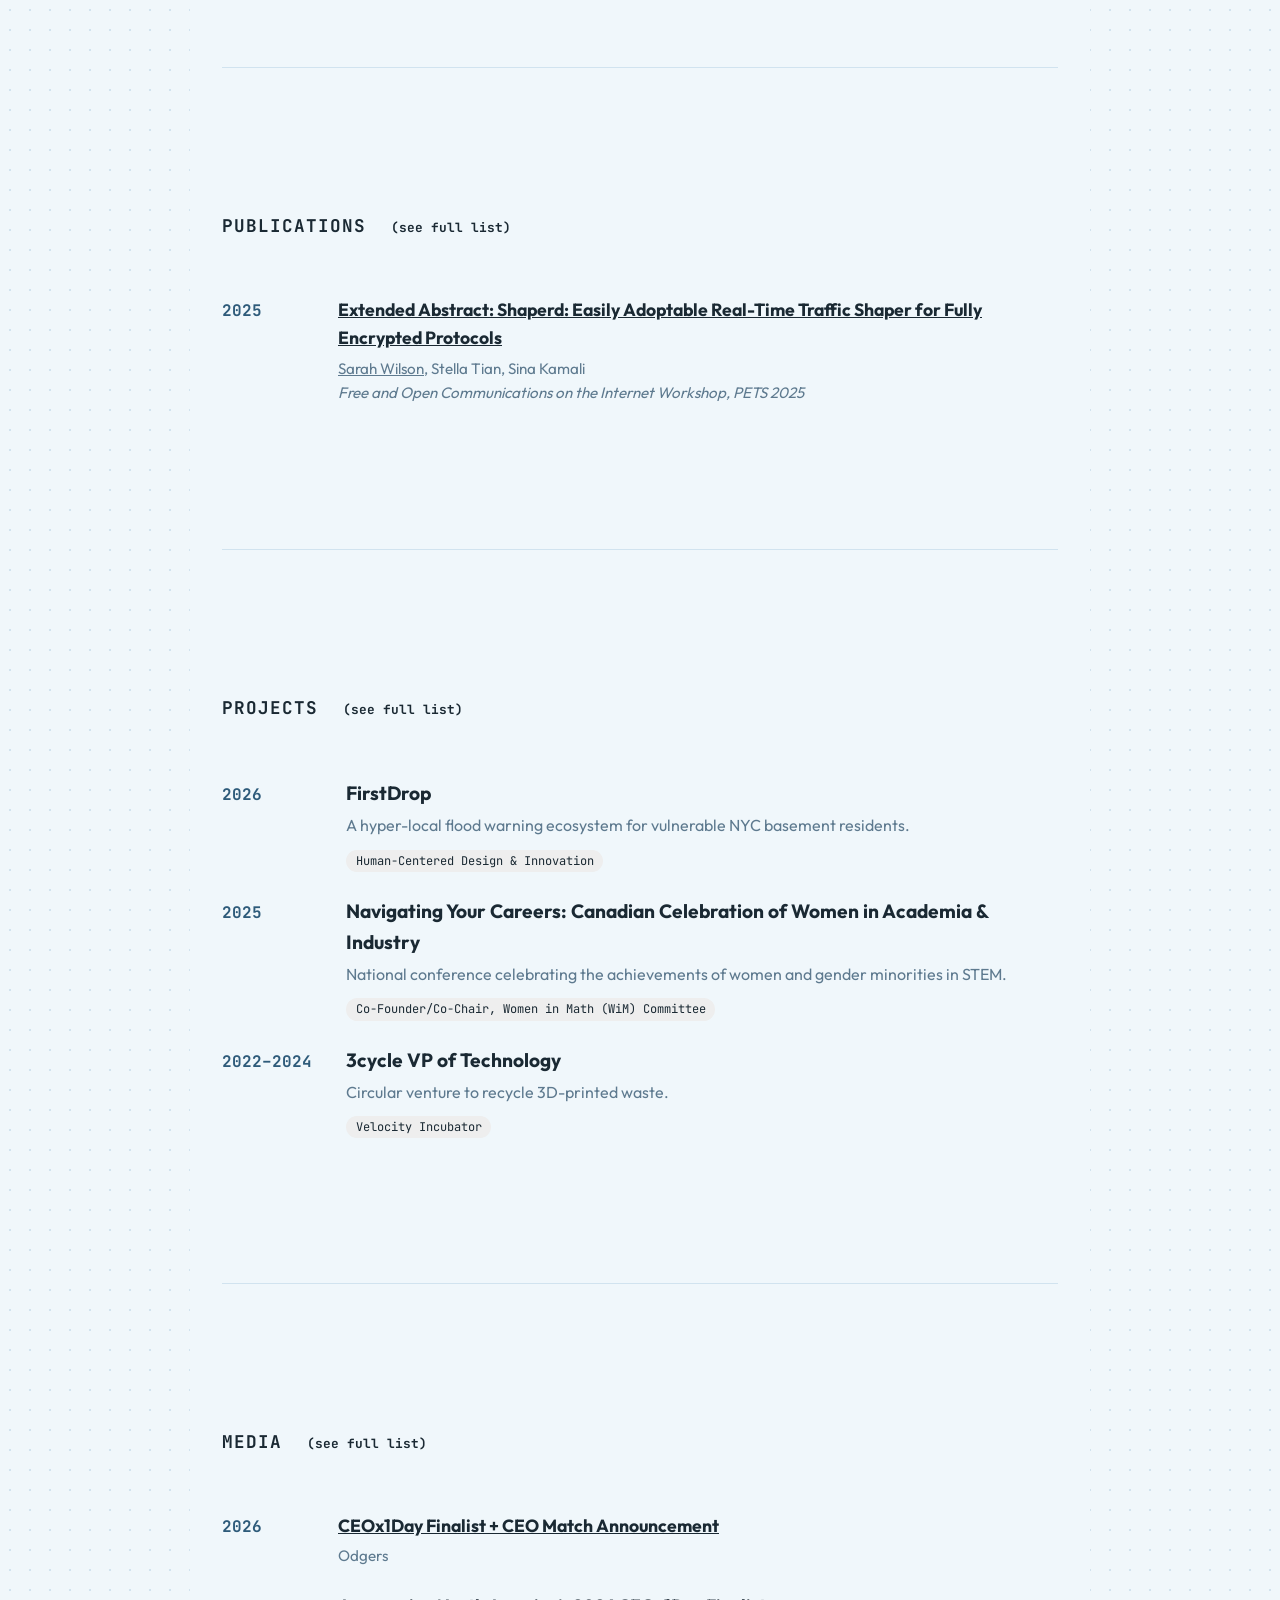
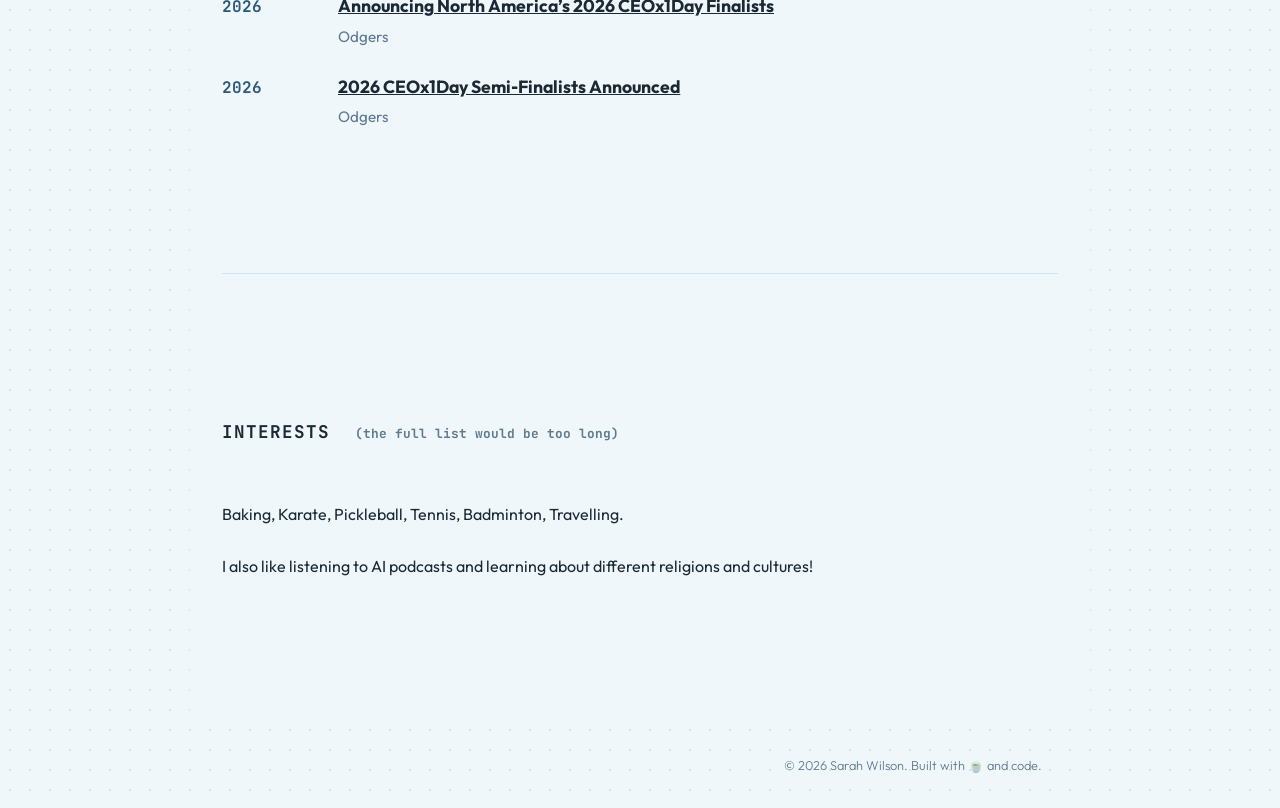
==== commit c2bb896e: "Update" ====
--- a/index.html
+++ b/index.html
@@ -109,9 +109,10 @@
 
         <div class="divider"></div>
         <section class="interests-section section-spaced" id="interests">
-            <h2 class="section-title">Interests (the full list would be too long)</h2>
+            <h2 class="section-title">Interests <span class="see-all-link">(the full list would be too long)</a></span></h2>
             <div class="interests-container">
                 <p class="hobbies-list">Baking, Karate, Pickleball, Tennis, Badminton, Travelling.</p>
+                <br>
                 <p class="hobbies-list">I also like listening to AI podcasts and learning about different religions and cultures!</p>
             </div>
         </section>
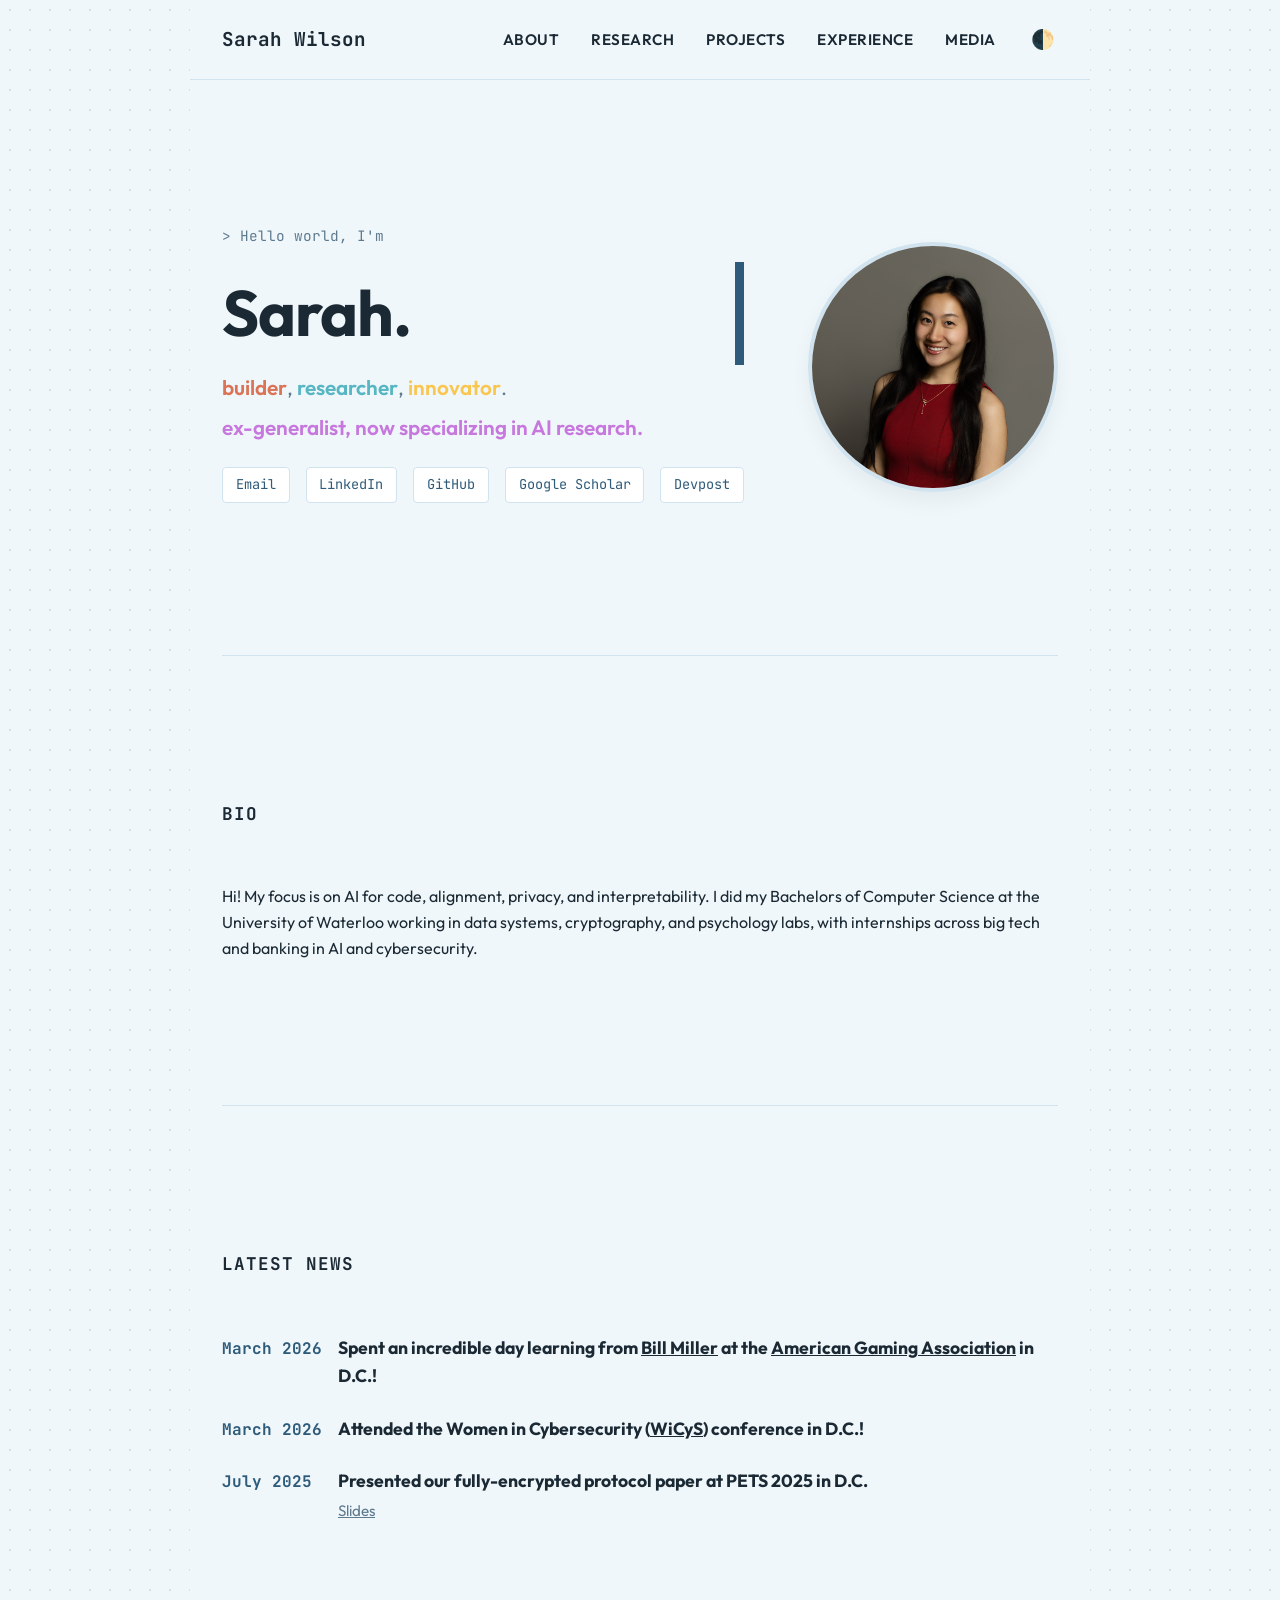
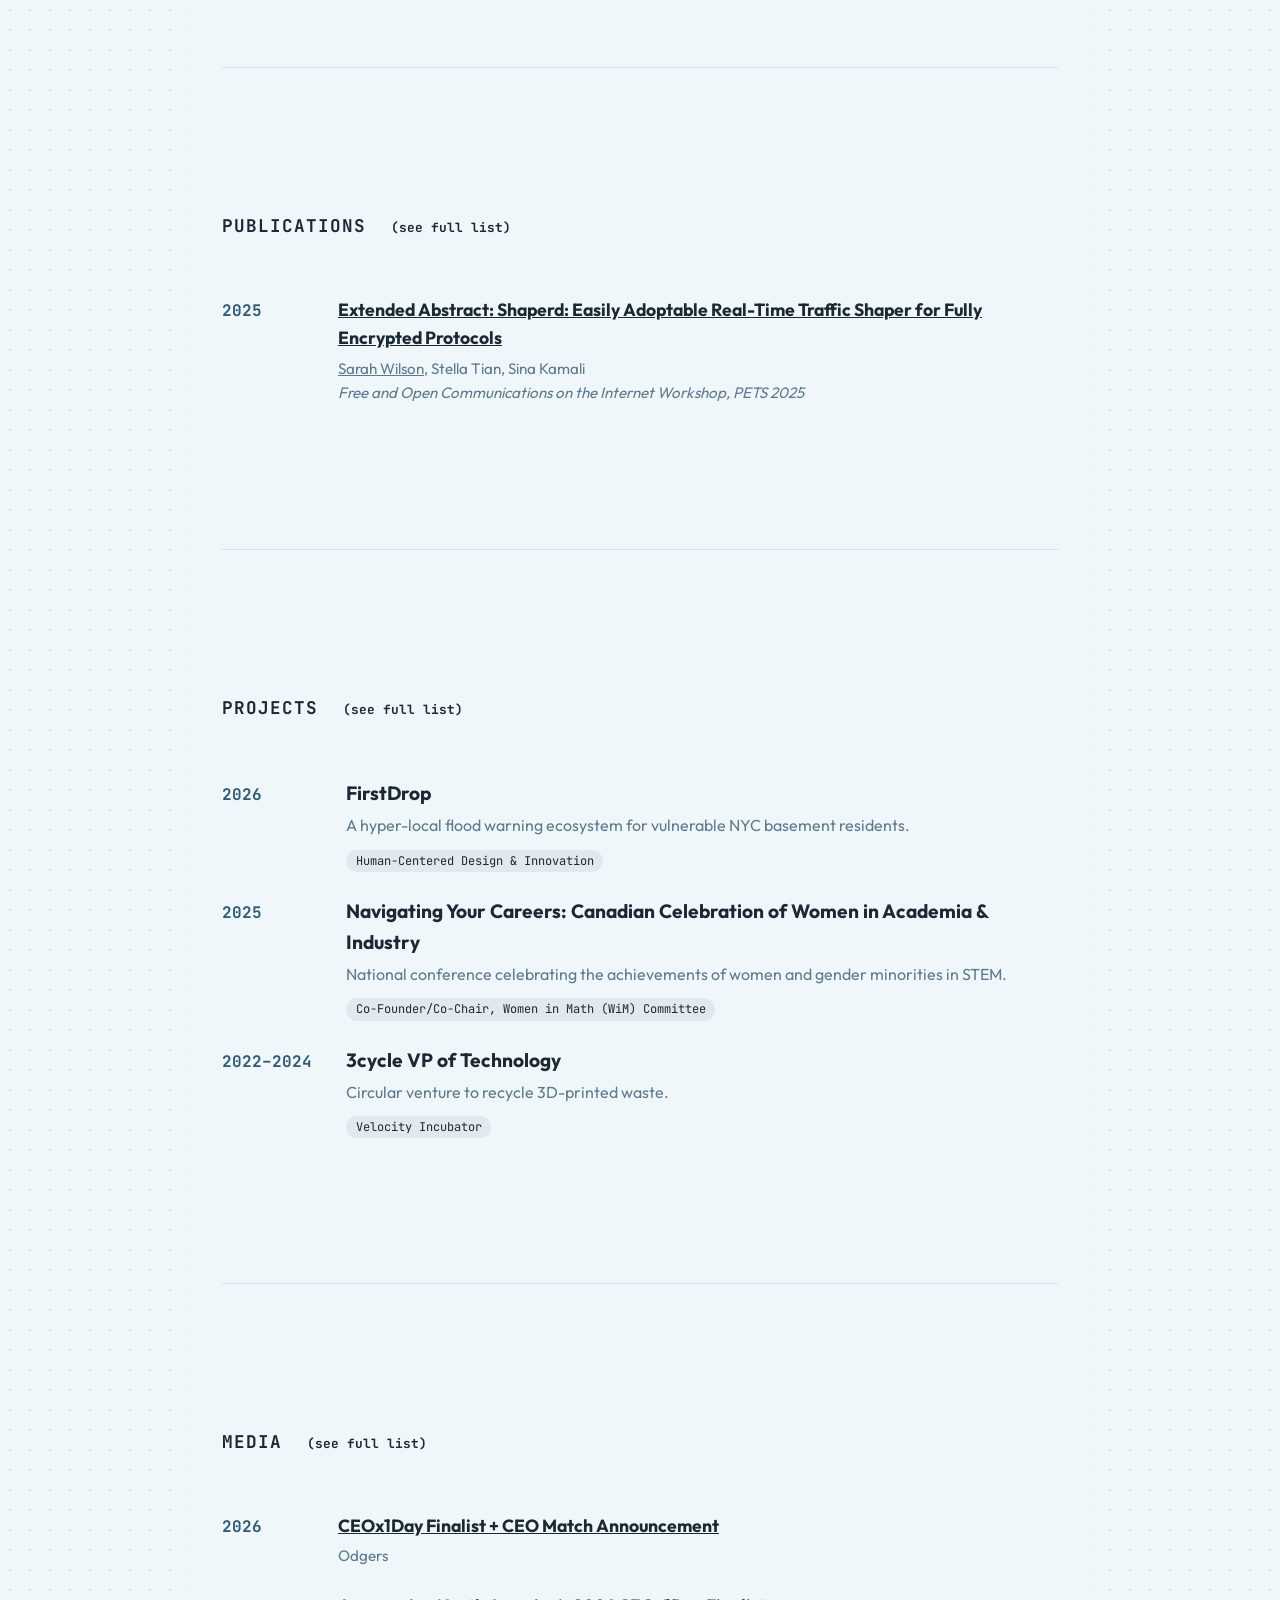
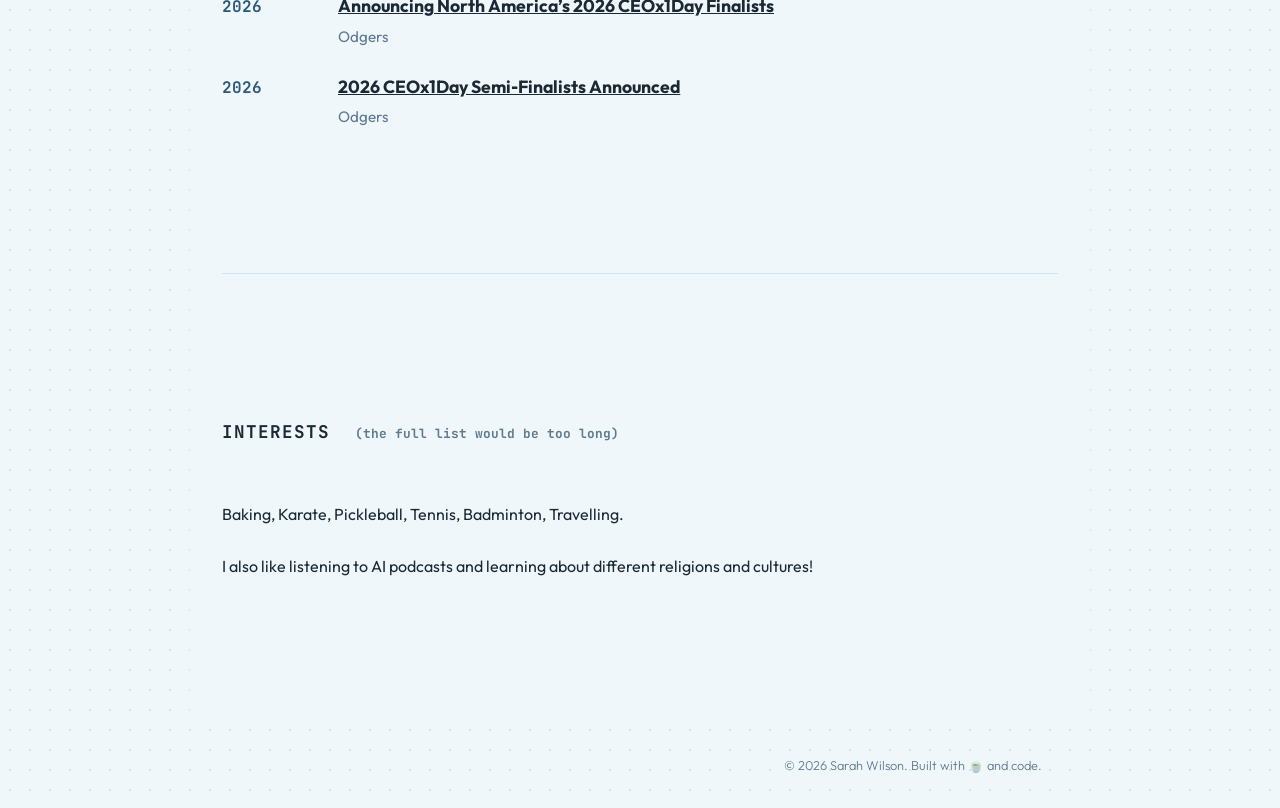
==== commit 830ed0c4: "Update" ====
--- a/index.html
+++ b/index.html
@@ -50,7 +50,7 @@
         <section class="bio-section section-spaced" id="about">
             <h2 class="section-title">Bio</h2>
             <div class="bio-content">
-                <p>Hi! My focus is on AI safety, alignment, interpretability, and privacy. I did my Bachelors of Computer Science at the University of Waterloo working in data systems, cryptography, and psychology labs, with internships across big tech and banking in AI and cybersecurity.</p>
+                <p>Hi! My focus is on AI for code, alignment, privacy, and interpretability. I did my Bachelors of Computer Science at the University of Waterloo working in data systems, cryptography, and psychology labs, with internships across big tech and banking in AI and cybersecurity.</p>
             </div>
         </section>
         <div class="divider"></div>
--- a/styles.css
+++ b/styles.css
@@ -14,6 +14,10 @@
     --color-researcher: #56b6c2;
     --color-innovator: #f9c74f; /* Bright yellow/gold */
     --color-ai: #c678dd;
+    
+    /* Badge Colors */
+    --badge-bg: #e2e8f0;
+    --badge-text: #1a2933;
 }
 
 body.dark-mode {
@@ -23,6 +27,8 @@
     --text-muted: #94a3b8;
     --accent: #38bdf8;
     --border-color: #334155;
+    --badge-bg: #334155;
+    --badge-text: #e2e8f0;
 }
 
 * {
@@ -208,7 +214,7 @@
     border: 1px solid var(--border-color);
     padding: 0.4rem 0.8rem;
     border-radius: 4px;
-    background: #fff;
+    background: var(--surface-color);
     transition: all 0.2s ease;
     white-space: nowrap;
 }
@@ -319,7 +325,8 @@
 .badge {
     font-family: var(--font-mono);
     font-size: 0.75rem;
-    background: #eee;
+    background: var(--badge-bg);
+    color: var(--badge-text);
     padding: 0.2rem 0.6rem;
     border-radius: 20px;
 }
@@ -335,7 +342,7 @@
     gap: 2rem;
     margin: 2rem 0;
     padding: 1.5rem;
-    background: #fff;
+    background: var(--surface-color);
     border: 1px solid var(--border-color);
     font-family: var(--font-mono);
     font-size: 0.9rem;
@@ -363,7 +370,7 @@
 
 .content-block p {
     margin-bottom: 1.5rem;
-    color: #444;
+    color: var(--text-main);
 }
 
 footer {
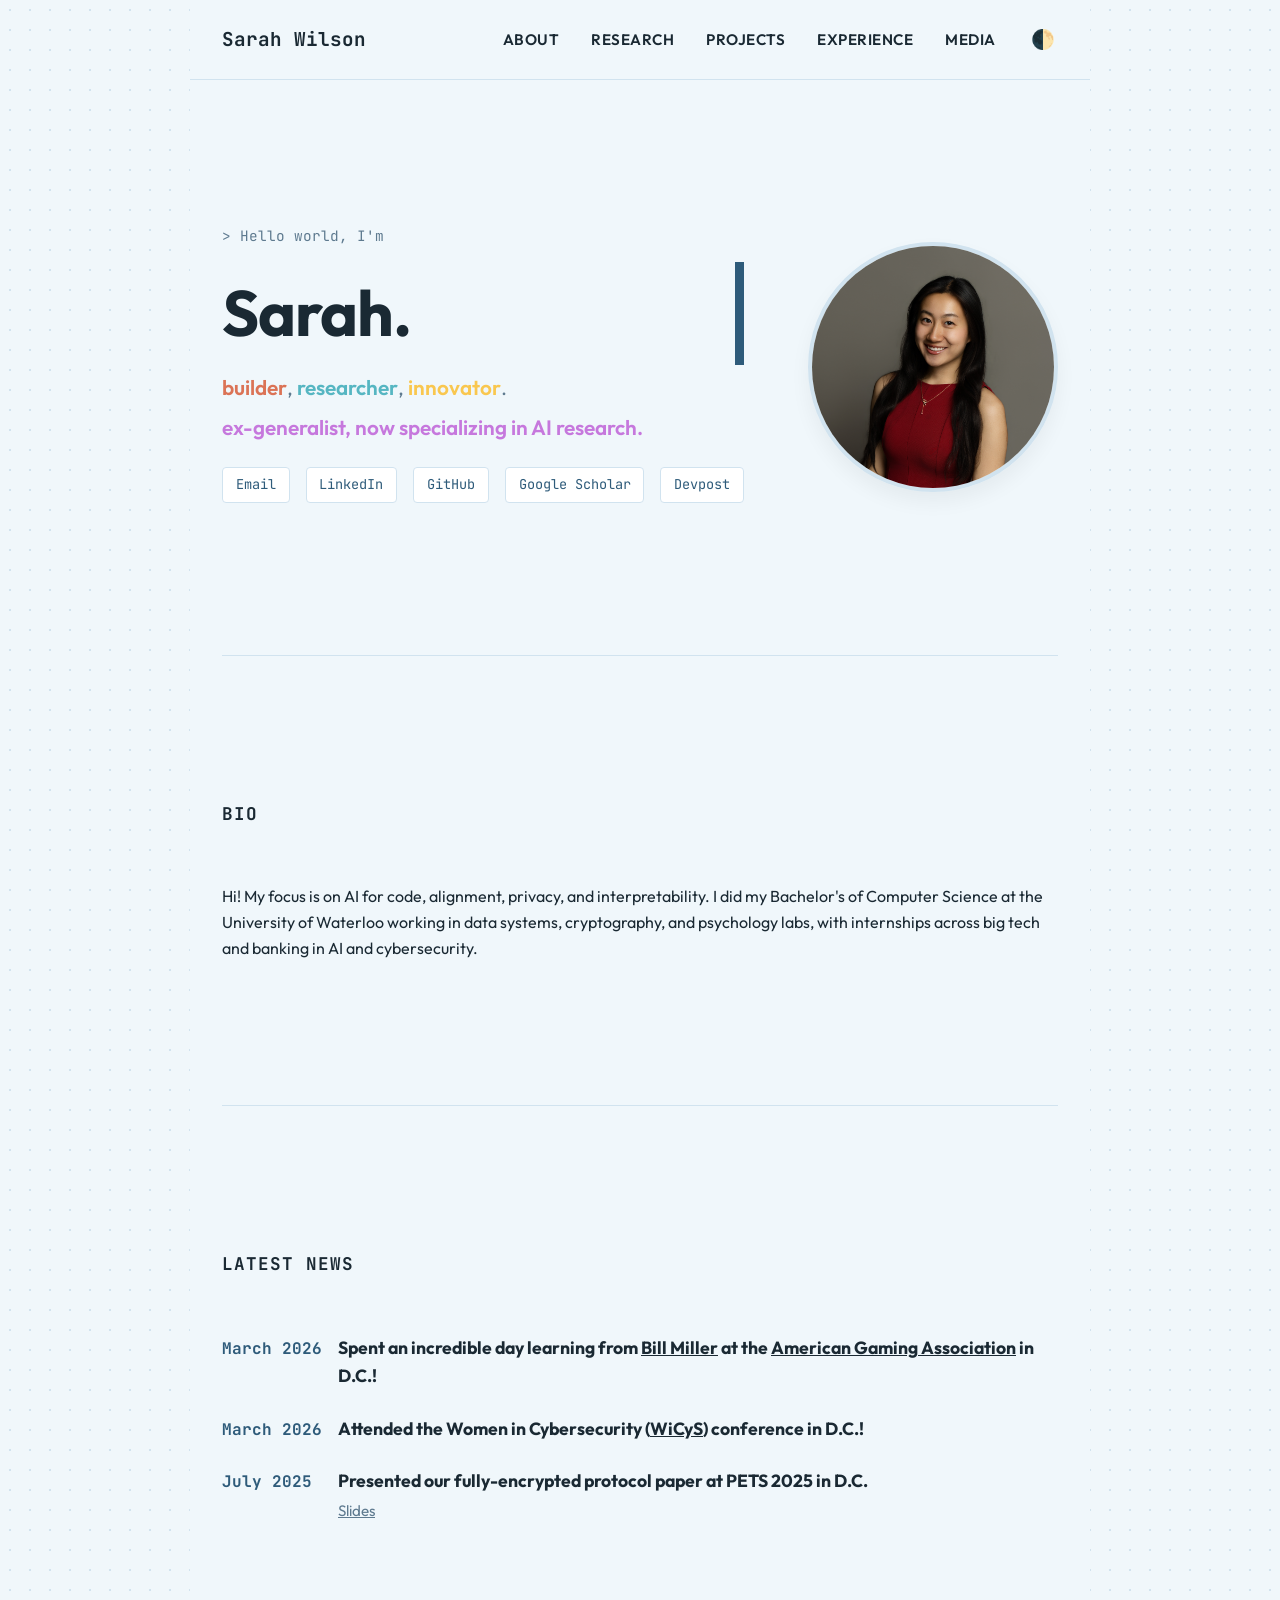
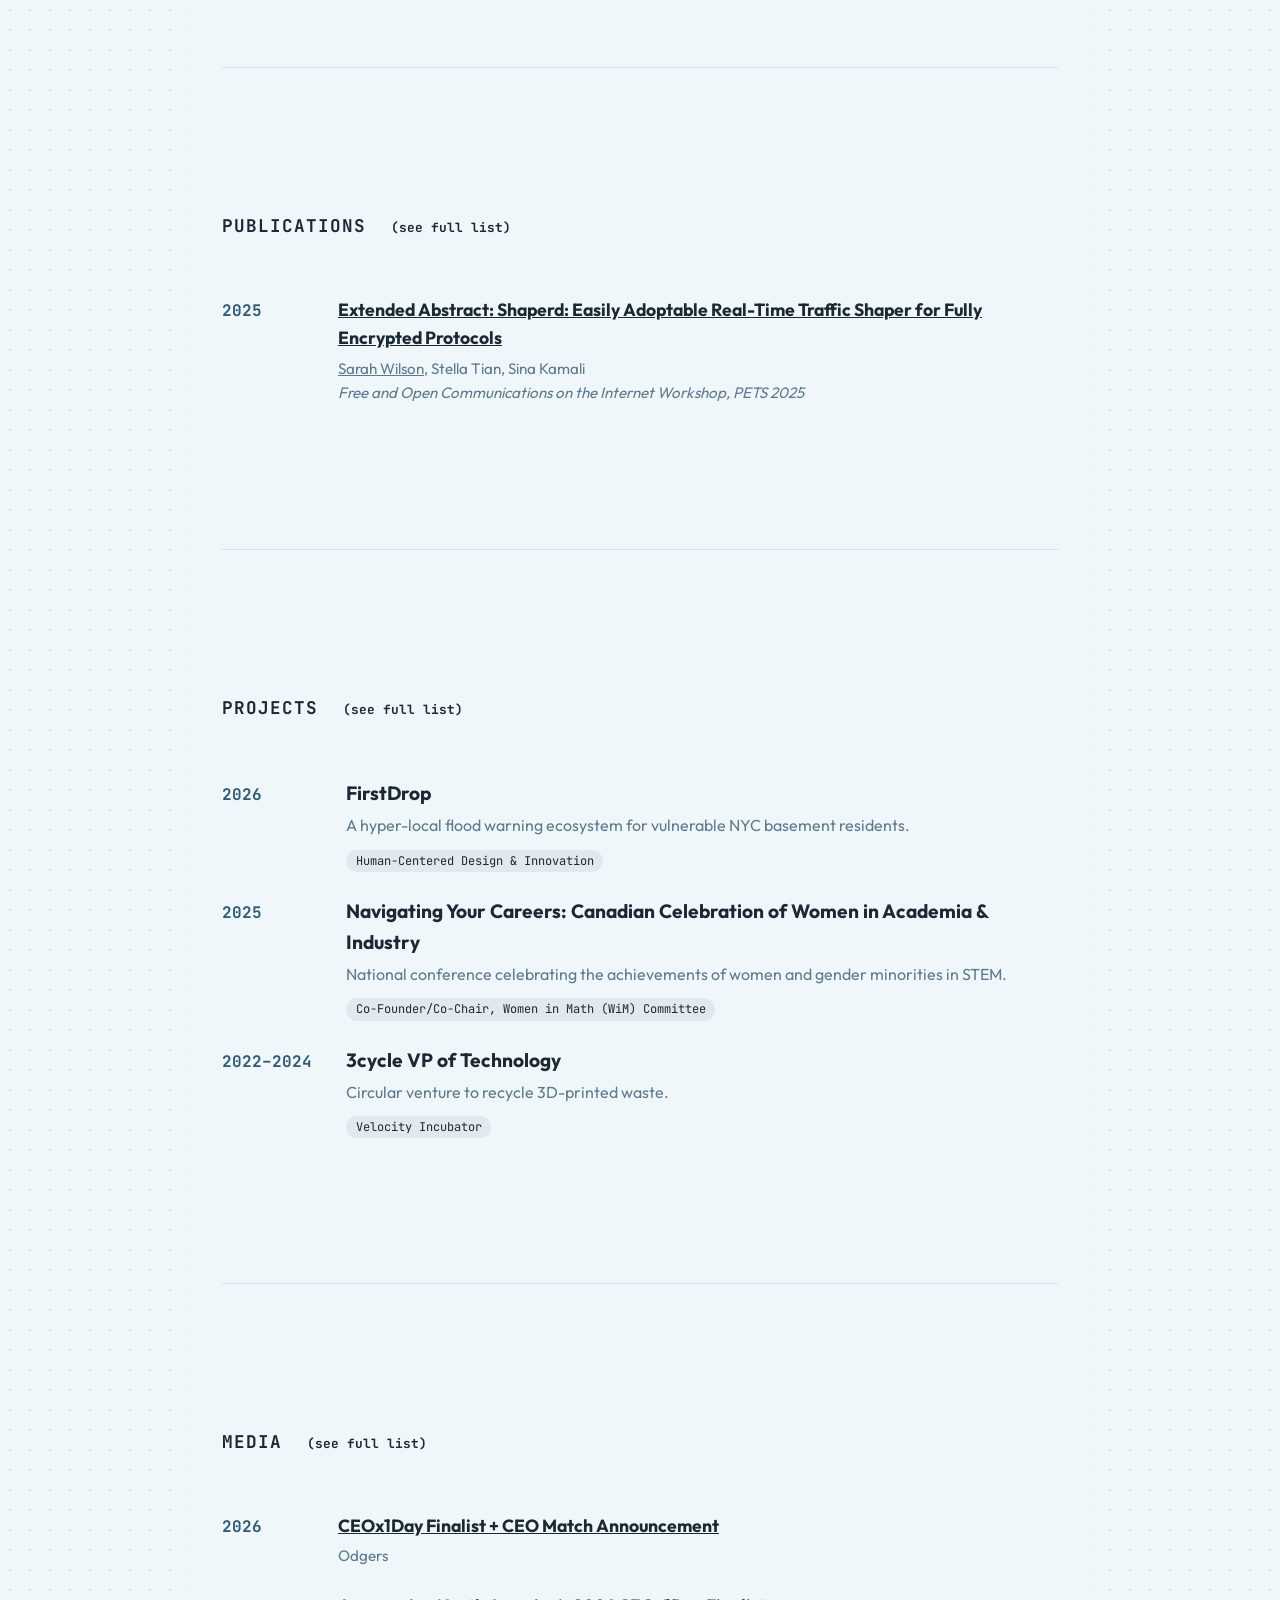
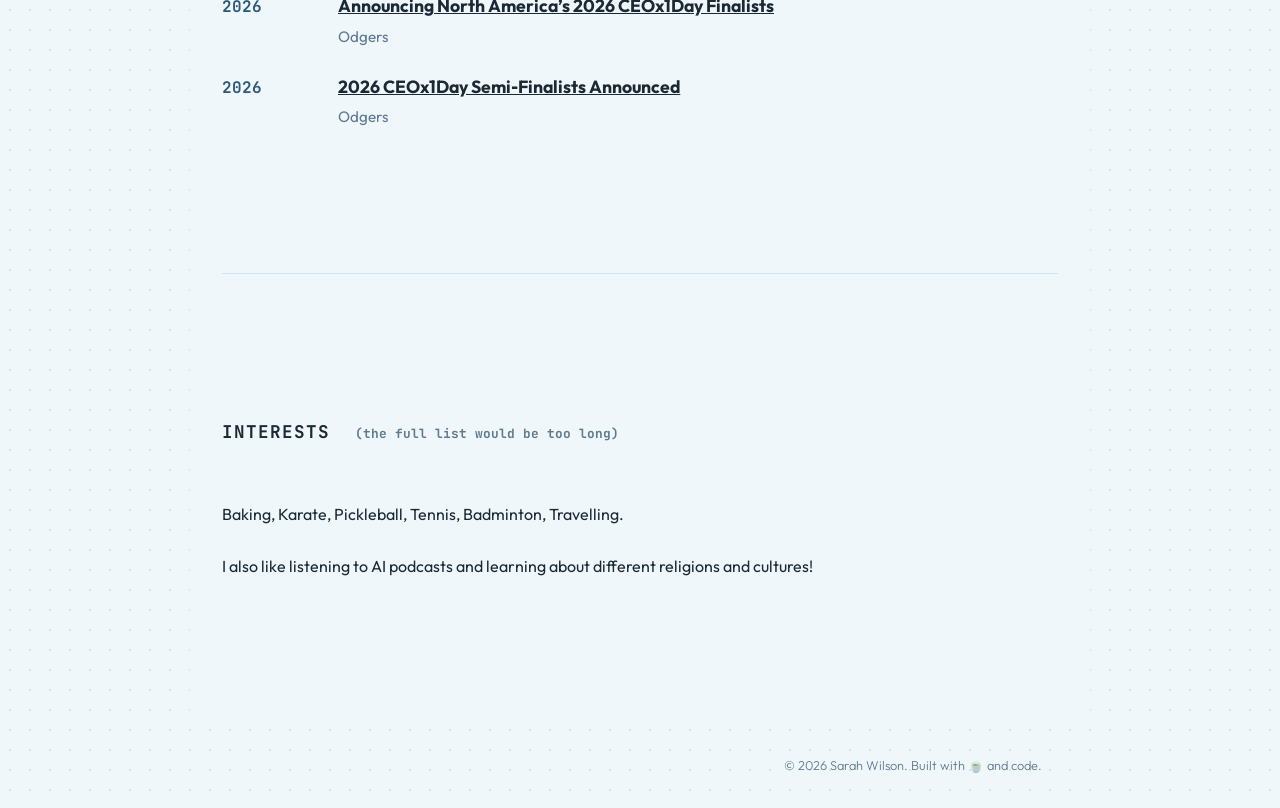
==== commit 33508795: "Move projects" ====
--- a/index.html
+++ b/index.html
@@ -50,7 +50,7 @@
         <section class="bio-section section-spaced" id="about">
             <h2 class="section-title">Bio</h2>
             <div class="bio-content">
-                <p>Hi! My focus is on AI for code, alignment, privacy, and interpretability. I did my Bachelors of Computer Science at the University of Waterloo working in data systems, cryptography, and psychology labs, with internships across big tech and banking in AI and cybersecurity.</p>
+                <p>Hi! My focus is on AI for code, alignment, privacy, and interpretability. I did my Bachelor's of Computer Science at the University of Waterloo working in data systems, cryptography, and psychology labs, with internships across big tech and banking in AI and cybersecurity.</p>
             </div>
         </section>
         <div class="divider"></div>
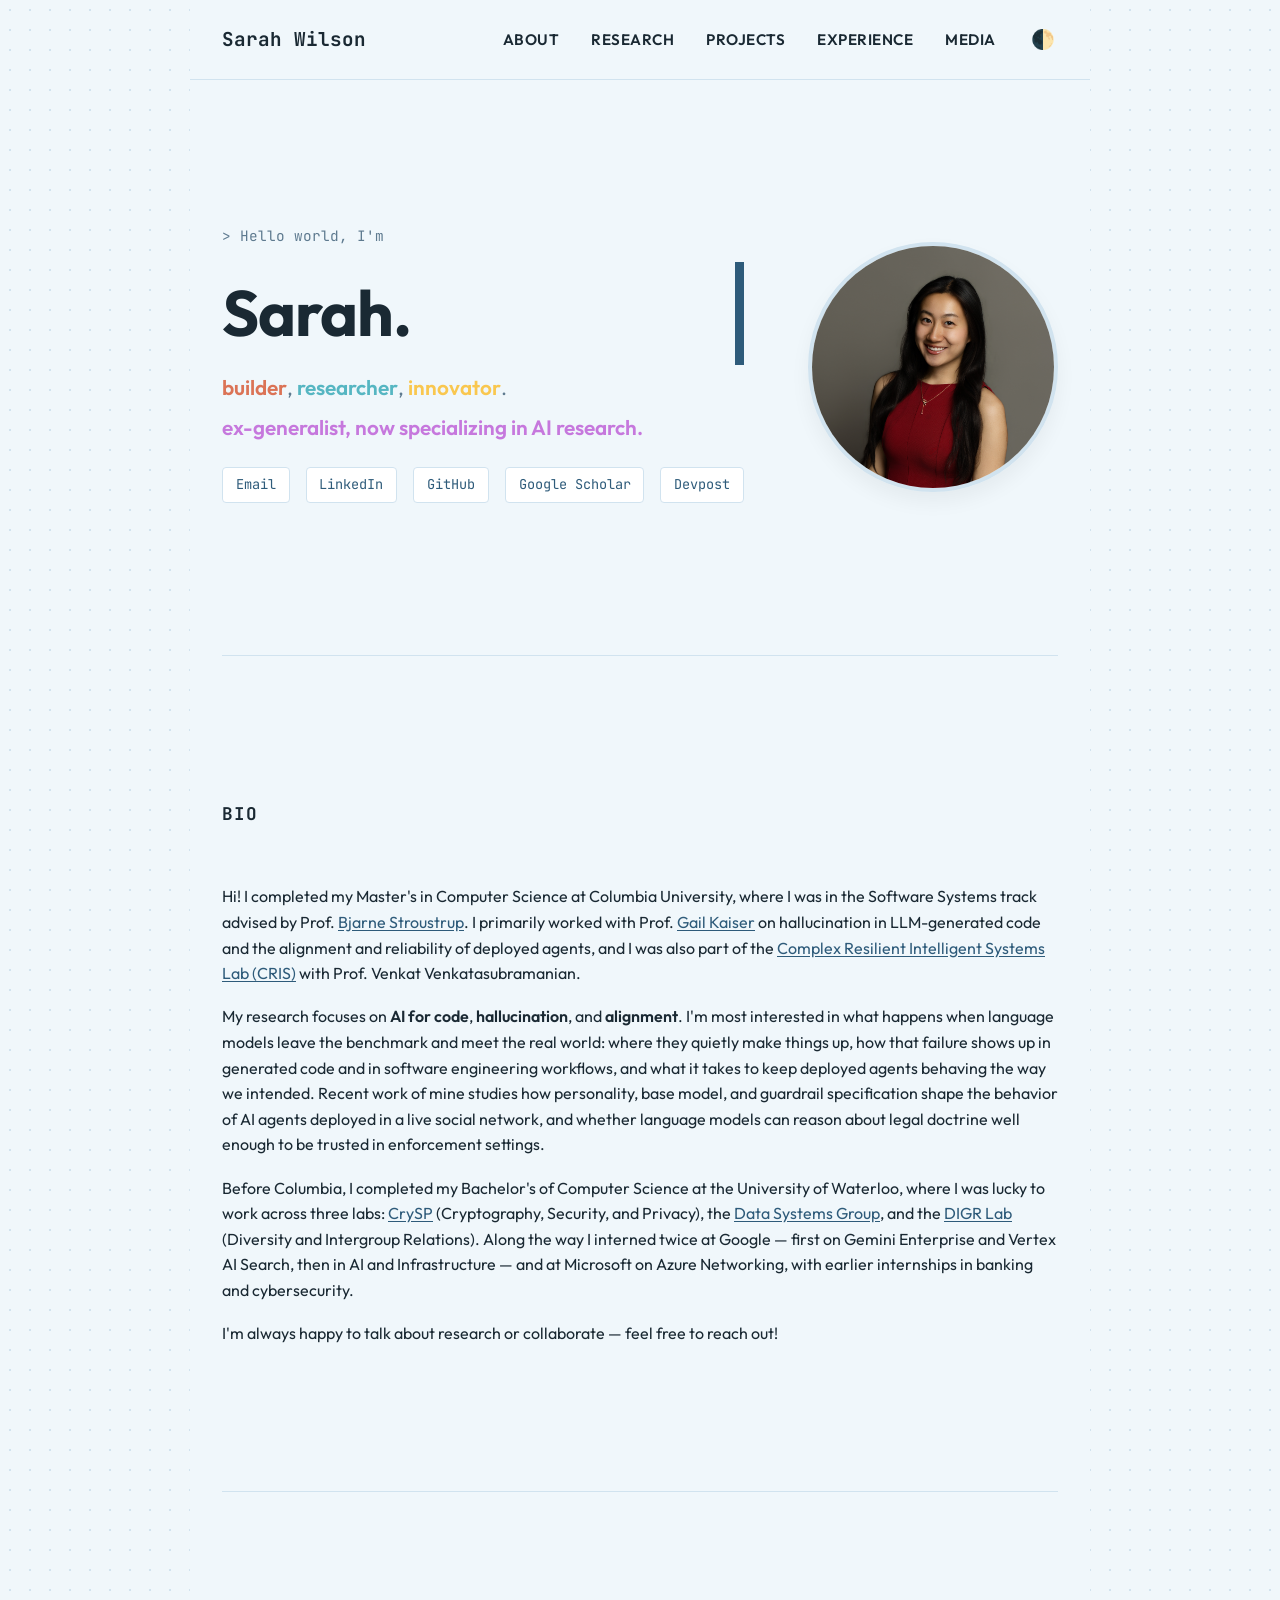
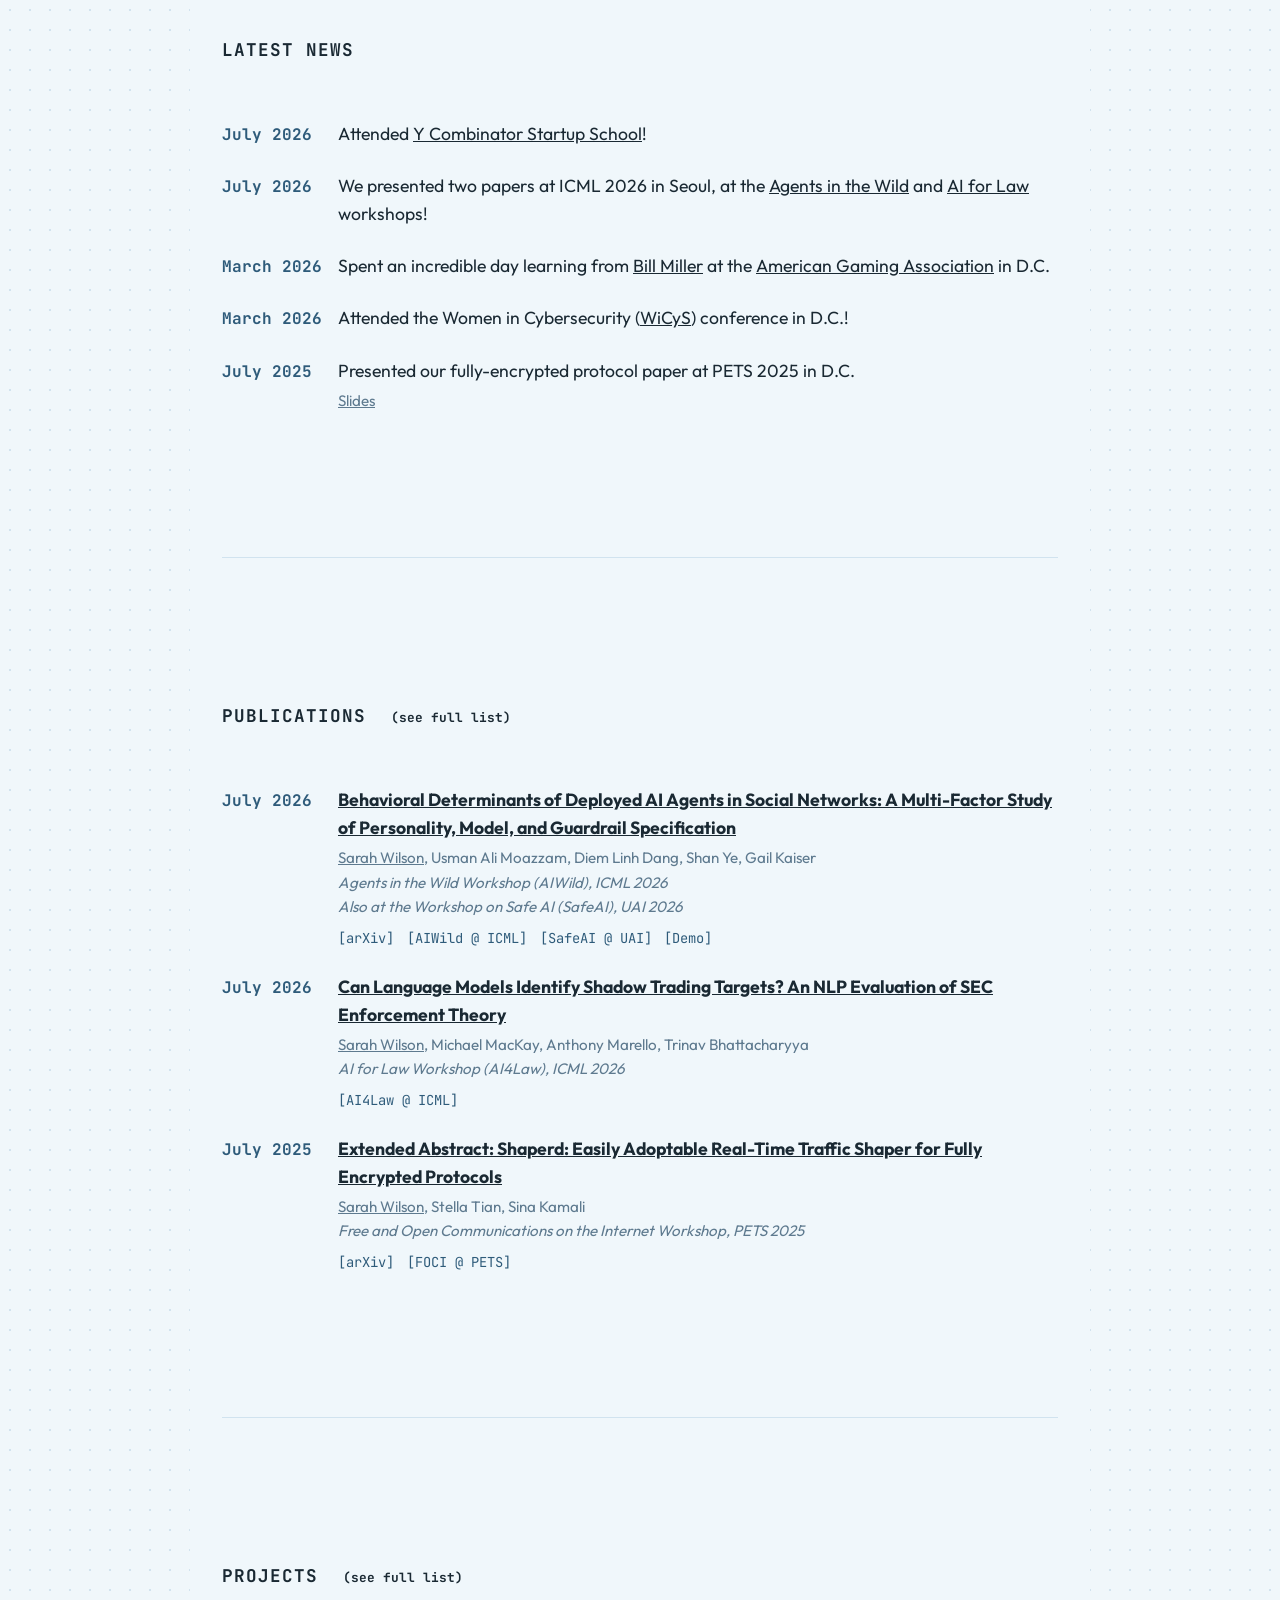
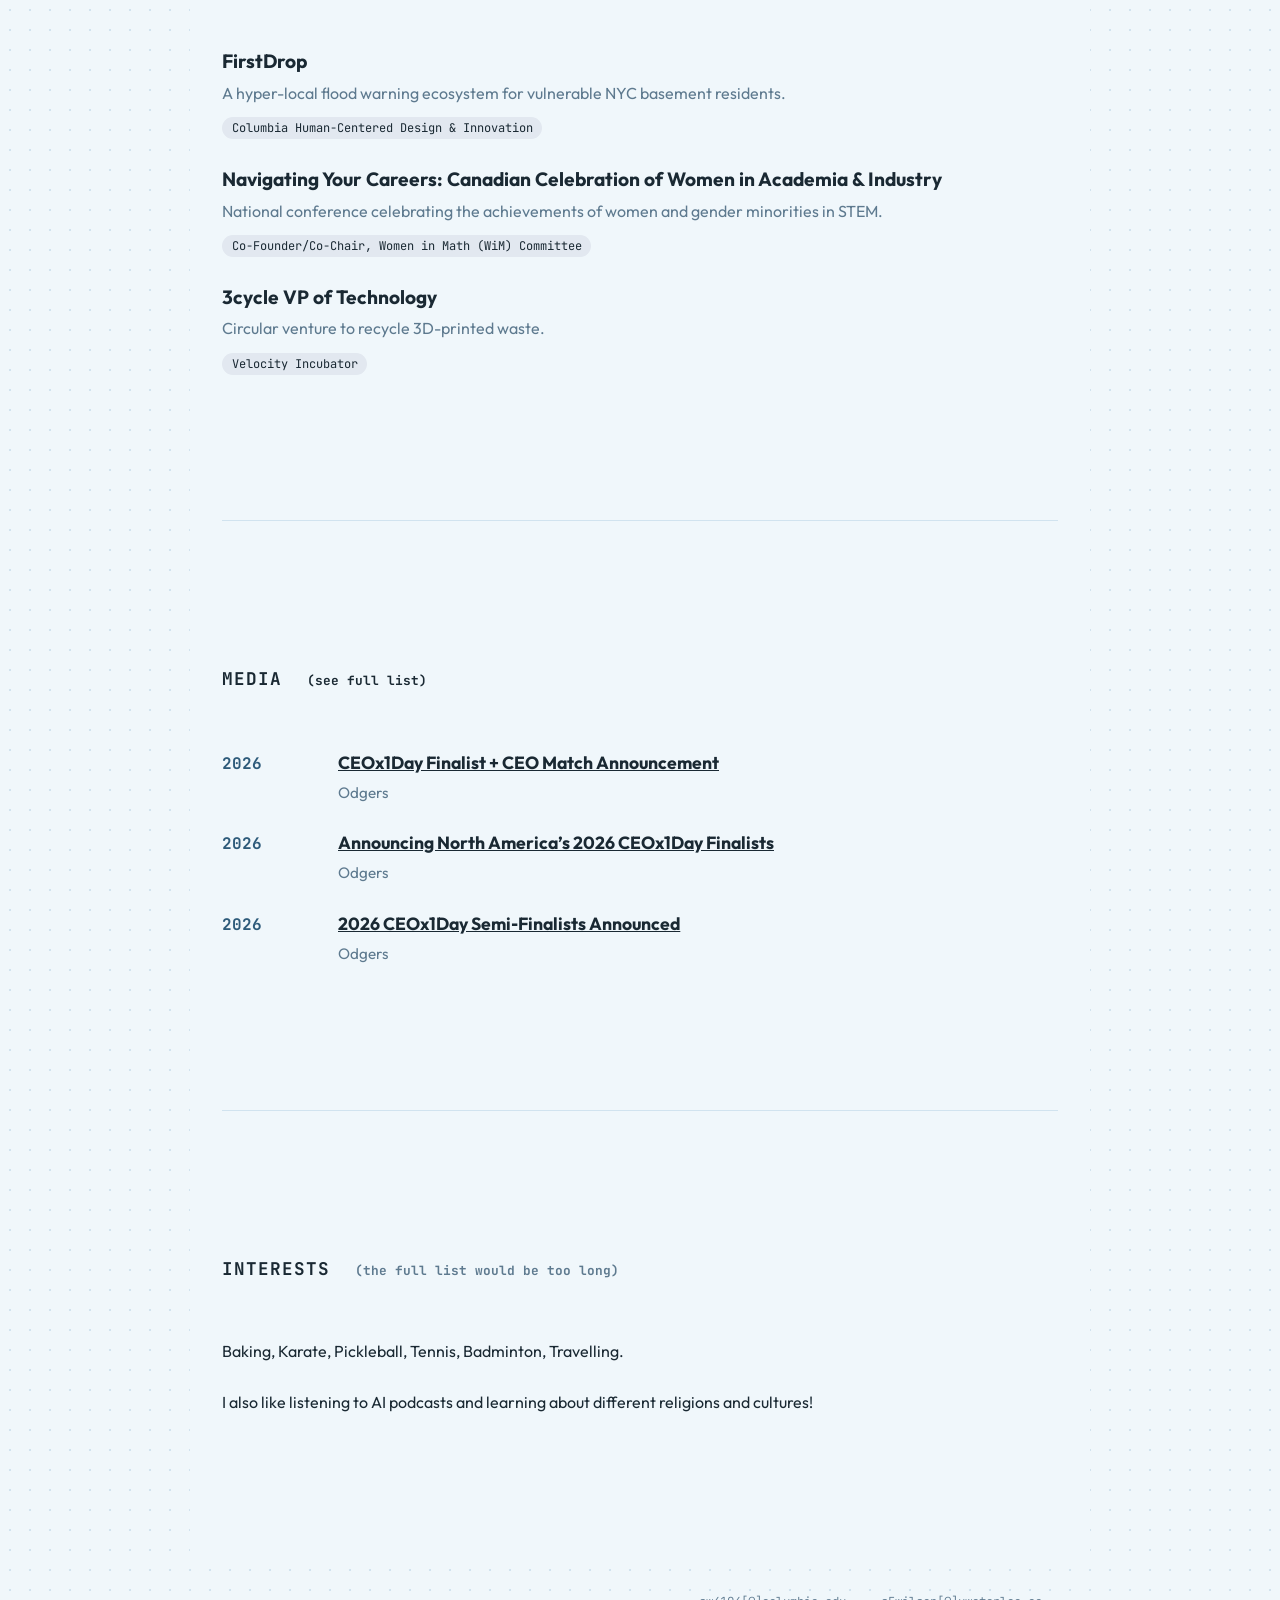
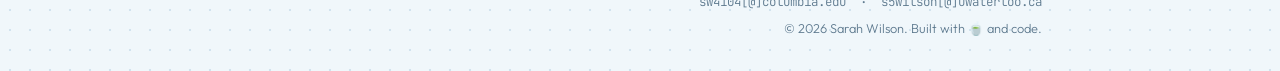
==== commit b8069dc3: "Add papers, update bio" ====
--- a/index.html
+++ b/index.html
@@ -50,7 +50,10 @@
         <section class="bio-section section-spaced" id="about">
             <h2 class="section-title">Bio</h2>
             <div class="bio-content">
-                <p>Hi! My focus is on AI for code, alignment, privacy, and interpretability. I did my Bachelor's of Computer Science at the University of Waterloo working in data systems, cryptography, and psychology labs, with internships across big tech and banking in AI and cybersecurity.</p>
+                <p>Hi! I completed my Master's in Computer Science at Columbia University, where I was in the Software Systems track advised by Prof. <a href="https://www.stroustrup.com/" target="_blank" rel="noreferrer">Bjarne Stroustrup</a>. I primarily worked with Prof. <a href="https://www.cs.columbia.edu/~kaiser/" target="_blank" rel="noreferrer">Gail Kaiser</a> on hallucination in LLM-generated code and the alignment and reliability of deployed agents, and I was also part of the <a href="https://cris.cheme.columbia.edu/" target="_blank" rel="noreferrer">Complex Resilient Intelligent Systems Lab (CRIS)</a> with Prof. Venkat Venkatasubramanian.</p>
+                <p>My research focuses on <strong>AI for code</strong>, <strong>hallucination</strong>, and <strong>alignment</strong>. I'm most interested in what happens when language models leave the benchmark and meet the real world: where they quietly make things up, how that failure shows up in generated code and in software engineering workflows, and what it takes to keep deployed agents behaving the way we intended. Recent work of mine studies how personality, base model, and guardrail specification shape the behavior of AI agents deployed in a live social network, and whether language models can reason about legal doctrine well enough to be trusted in enforcement settings.</p>
+                <p>Before Columbia, I completed my Bachelor's of Computer Science at the University of Waterloo, where I was lucky to work across three labs: <a href="https://crysp.uwaterloo.ca/" target="_blank" rel="noreferrer">CrySP</a> (Cryptography, Security, and Privacy), the <a href="https://uwaterloo.ca/data-systems-group/" target="_blank" rel="noreferrer">Data Systems Group</a>, and the <a href="https://uwaterloo.ca/diversity-intergroup-relations-lab/" target="_blank" rel="noreferrer">DIGR Lab</a> (Diversity and Intergroup Relations). Along the way I interned twice at Google &mdash; first on Gemini Enterprise and Vertex AI Search, then in AI and Infrastructure &mdash; and at Microsoft on Azure Networking, with earlier internships in banking and cybersecurity.</p>
+                <p>I'm always happy to talk about research or collaborate &mdash; feel free to reach out!</p>
             </div>
         </section>
         <div class="divider"></div>
@@ -59,25 +62,39 @@
         <section class="latest-news section-spaced" id="news">
             <h2 class="section-title">Latest News <span class="see-all-link"><a href="media.html"></a></span></h2>
             <ul class="publications-list" style="list-style: none; display: flex; flex-direction: column; gap: 1.5rem;">
-                
+
                 <li class="publication-item" style="display: flex; gap: 1rem; align-items: baseline;">
-                    <span style="font-family: var(--font-mono); color: var(--accent); font-weight: bold; min-width: 100px;">March 2026</span>
+                    <span style="font-family: var(--font-mono); color: var(--accent); font-weight: bold; min-width: 100px;">July 2026</span>
                     <div>
-                        <strong style="color: var(--text-main); font-size: 1.1rem; display: block;">Spent an incredible day learning from <a href="https://www.americangaming.org/staff/bill-miller/" target="_blank" rel="noreferrer" style="color: inherit; text-decoration: underline;">Bill Miller</a> at the <a href="https://www.americangaming.org/" target="_blank" rel="noreferrer" style="color: inherit; text-decoration: underline;">American Gaming Association</a> in D.C.!</strong>
+                        <span style="color: var(--text-main); font-size: 1.1rem; display: block;">Attended <a href="https://events.ycombinator.com/startup-school-2026" target="_blank" rel="noreferrer" style="color: inherit; text-decoration: underline;">Y Combinator Startup School</a>!</span>
+                    </div>
+                </li>
+
+                <li class="publication-item" style="display: flex; gap: 1rem; align-items: baseline;">
+                    <span style="font-family: var(--font-mono); color: var(--accent); font-weight: bold; min-width: 100px;">July 2026</span>
+                    <div>
+                        <span style="color: var(--text-main); font-size: 1.1rem; display: block;">We presented two papers at ICML 2026 in Seoul, at the <a href="https://agentwild-workshop.github.io/icml2026/" target="_blank" rel="noreferrer" style="color: inherit; text-decoration: underline;">Agents in the Wild</a> and <a href="https://sites.google.com/view/ai4law-icml2026" target="_blank" rel="noreferrer" style="color: inherit; text-decoration: underline;">AI for Law</a> workshops!</span>
                     </div>
                 </li>
 
                 <li class="publication-item" style="display: flex; gap: 1rem; align-items: baseline;">
                     <span style="font-family: var(--font-mono); color: var(--accent); font-weight: bold; min-width: 100px;">March 2026</span>
                     <div>
-                        <strong style="color: var(--text-main); font-size: 1.1rem; display: block;">Attended the Women in Cybersecurity (<a href="https://www.wicys.org/events/wicys-2026/" target="_blank" rel="noreferrer" style="color: inherit; text-decoration: underline;">WiCyS</a>) conference in D.C.!</strong>
+                        <span style="color: var(--text-main); font-size: 1.1rem; display: block;">Spent an incredible day learning from <a href="https://www.americangaming.org/staff/bill-miller/" target="_blank" rel="noreferrer" style="color: inherit; text-decoration: underline;">Bill Miller</a> at the <a href="https://www.americangaming.org/" target="_blank" rel="noreferrer" style="color: inherit; text-decoration: underline;">American Gaming Association</a> in D.C.</span>
+                    </div>
+                </li>
+
+                <li class="publication-item" style="display: flex; gap: 1rem; align-items: baseline;">
+                    <span style="font-family: var(--font-mono); color: var(--accent); font-weight: bold; min-width: 100px;">March 2026</span>
+                    <div>
+                        <span style="color: var(--text-main); font-size: 1.1rem; display: block;">Attended the Women in Cybersecurity (<a href="https://www.wicys.org/events/wicys-2026/" target="_blank" rel="noreferrer" style="color: inherit; text-decoration: underline;">WiCyS</a>) conference in D.C.!</span>
                     </div>
                 </li>
 
                 <li class="publication-item" style="display: flex; gap: 1rem; align-items: baseline;">
                     <span style="font-family: var(--font-mono); color: var(--accent); font-weight: bold; min-width: 100px;">July 2025</span>
                     <div>
-                        <strong style="color: var(--text-main); font-size: 1.1rem; display: block;">Presented our fully-encrypted protocol paper at PETS 2025 in D.C.</strong>
+                        <span style="color: var(--text-main); font-size: 1.1rem; display: block;">Presented our fully-encrypted protocol paper at PETS 2025 in D.C.</span>
                         <span style="color: var(--text-muted); font-size: 0.95rem; display: block; margin-top: 0.25rem;"><a href="https://docs.google.com/presentation/d/1czgn497IBLTi4ldufBlz9uNU9tv2Fu-jx-TUZOeVCFY/edit?slide=id.g2558abb5fb3_0_0#slide=id.g2558abb5fb3_0_0" target="_blank" rel="noreferrer" style="color: inherit; text-decoration: underline;">Slides</a></span>
                     </div>
                 </li>
@@ -120,6 +137,7 @@
 
     <footer>
         <div align="right">
+            <p class="footer-contact">sw4104[@]columbia.edu &nbsp;&middot;&nbsp; s5wilson[@]uwaterloo.ca</p>
             <p>&copy; 2026 Sarah Wilson. Built with 🍵 and code.</p>
         </div>
     </footer>
--- a/styles.css
+++ b/styles.css
@@ -331,6 +331,44 @@
     border-radius: 20px;
 }
 
+.bio-content p + p {
+    margin-top: 1.1rem;
+}
+
+.bio-content a {
+    color: var(--accent);
+    text-decoration: underline;
+    text-underline-offset: 2px;
+}
+
+.bio-content a:hover {
+    color: var(--text-main);
+}
+
+.bio-content strong {
+    color: var(--text-main);
+    font-weight: 600;
+}
+
+.publication-links {
+    margin-top: 0.45rem;
+    display: flex;
+    flex-wrap: wrap;
+    gap: 0.8rem;
+}
+
+.publication-link {
+    font-family: var(--font-mono);
+    font-size: 0.86rem;
+    color: var(--accent);
+    text-decoration: none;
+}
+
+.publication-link:hover {
+    text-decoration: underline;
+    color: var(--text-main);
+}
+
 /* Case Study / Project Page */
 .case-study h1 {
     font-size: 3rem;
@@ -385,6 +423,13 @@
     color: var(--text-muted);
 }
 
+.footer-contact {
+    font-family: var(--font-mono);
+    font-size: 0.78rem;
+    margin-bottom: 0.4rem;
+    word-break: break-word;
+}
+
 
 .see-all-link {
     font-size: 0.8rem;
